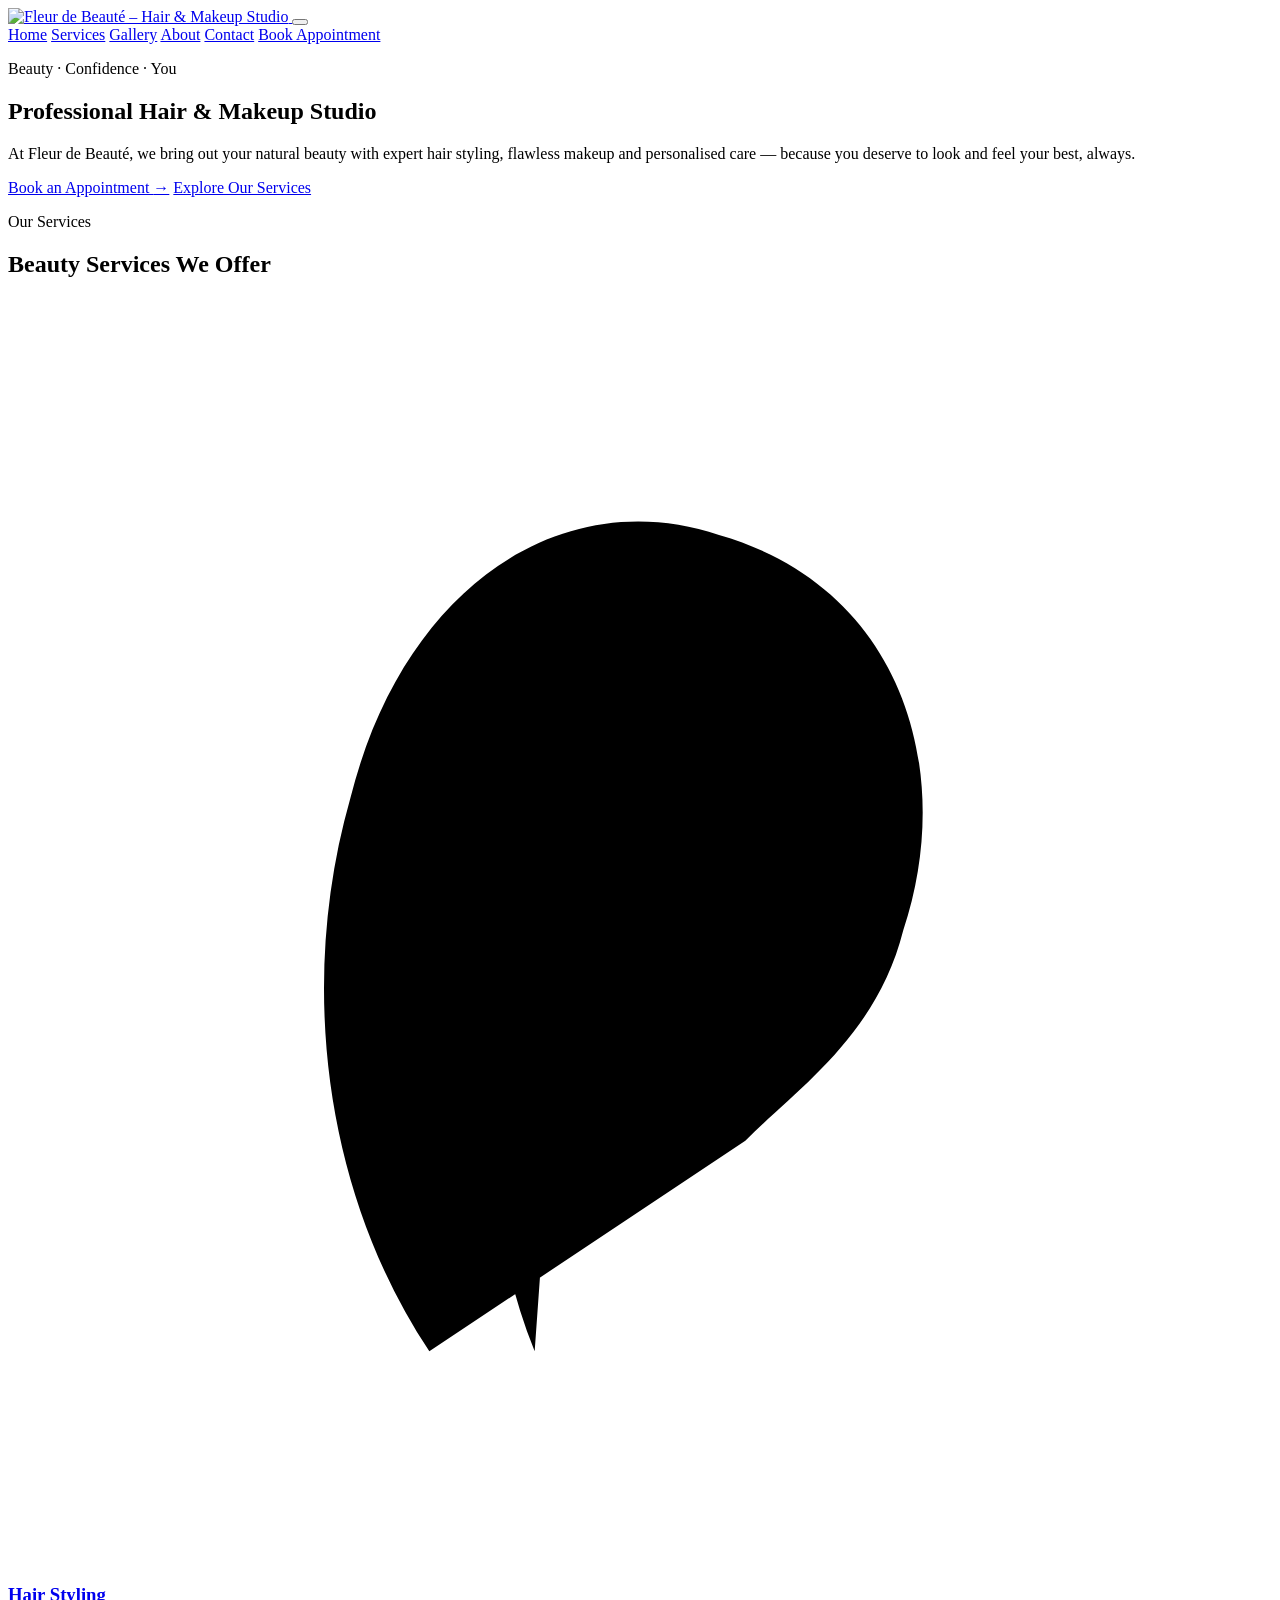
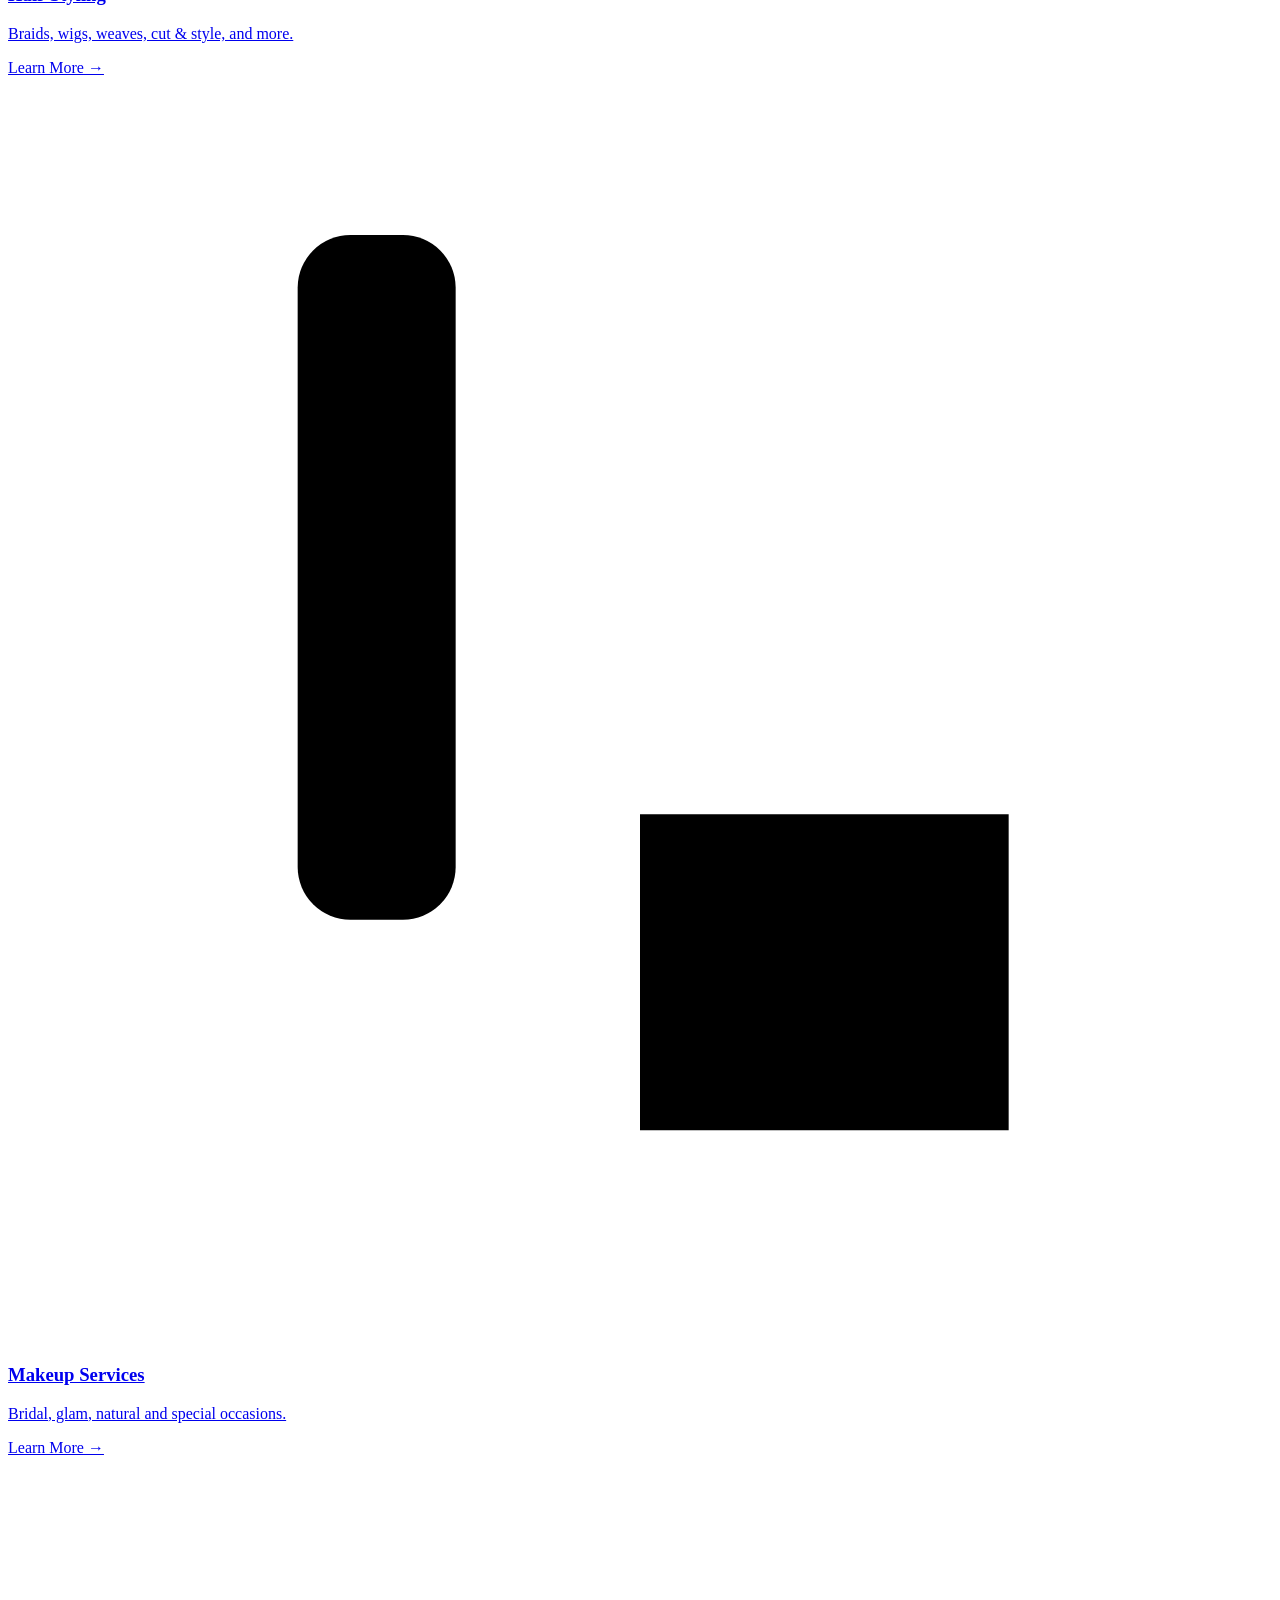
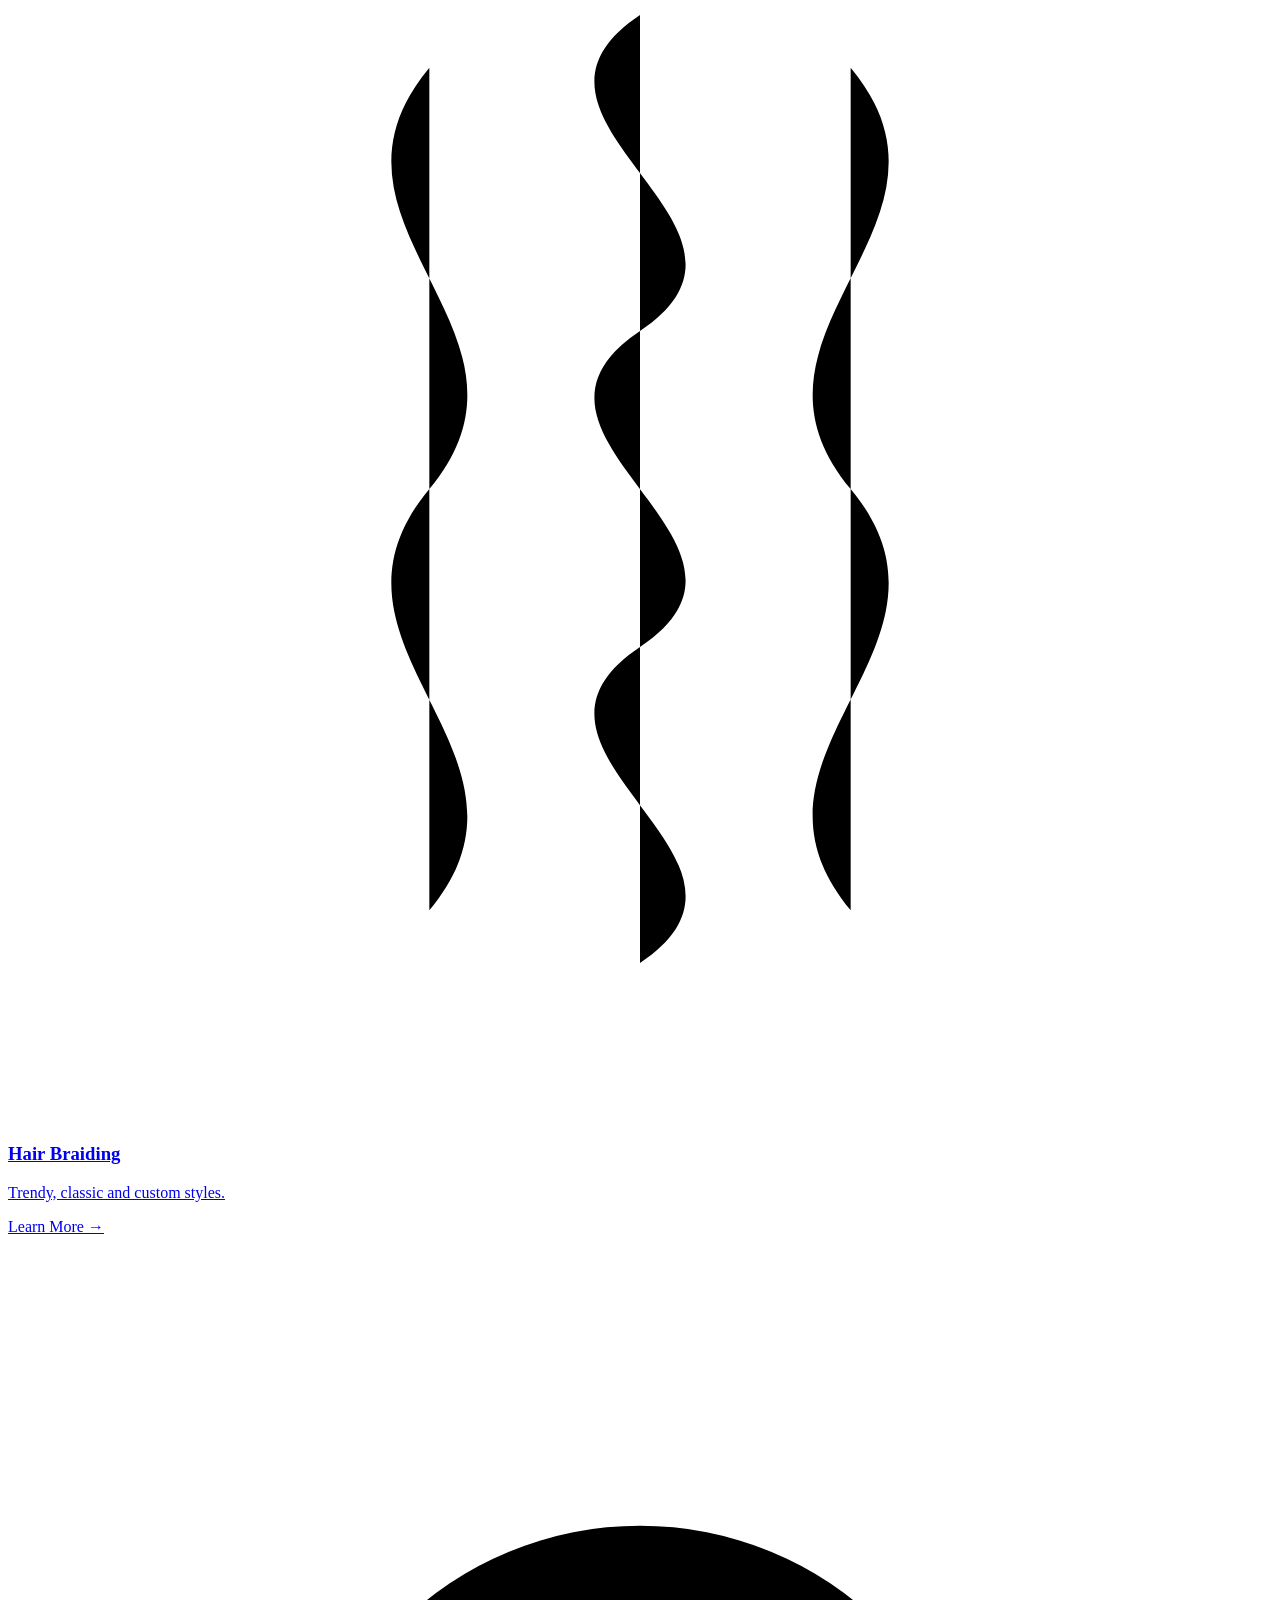
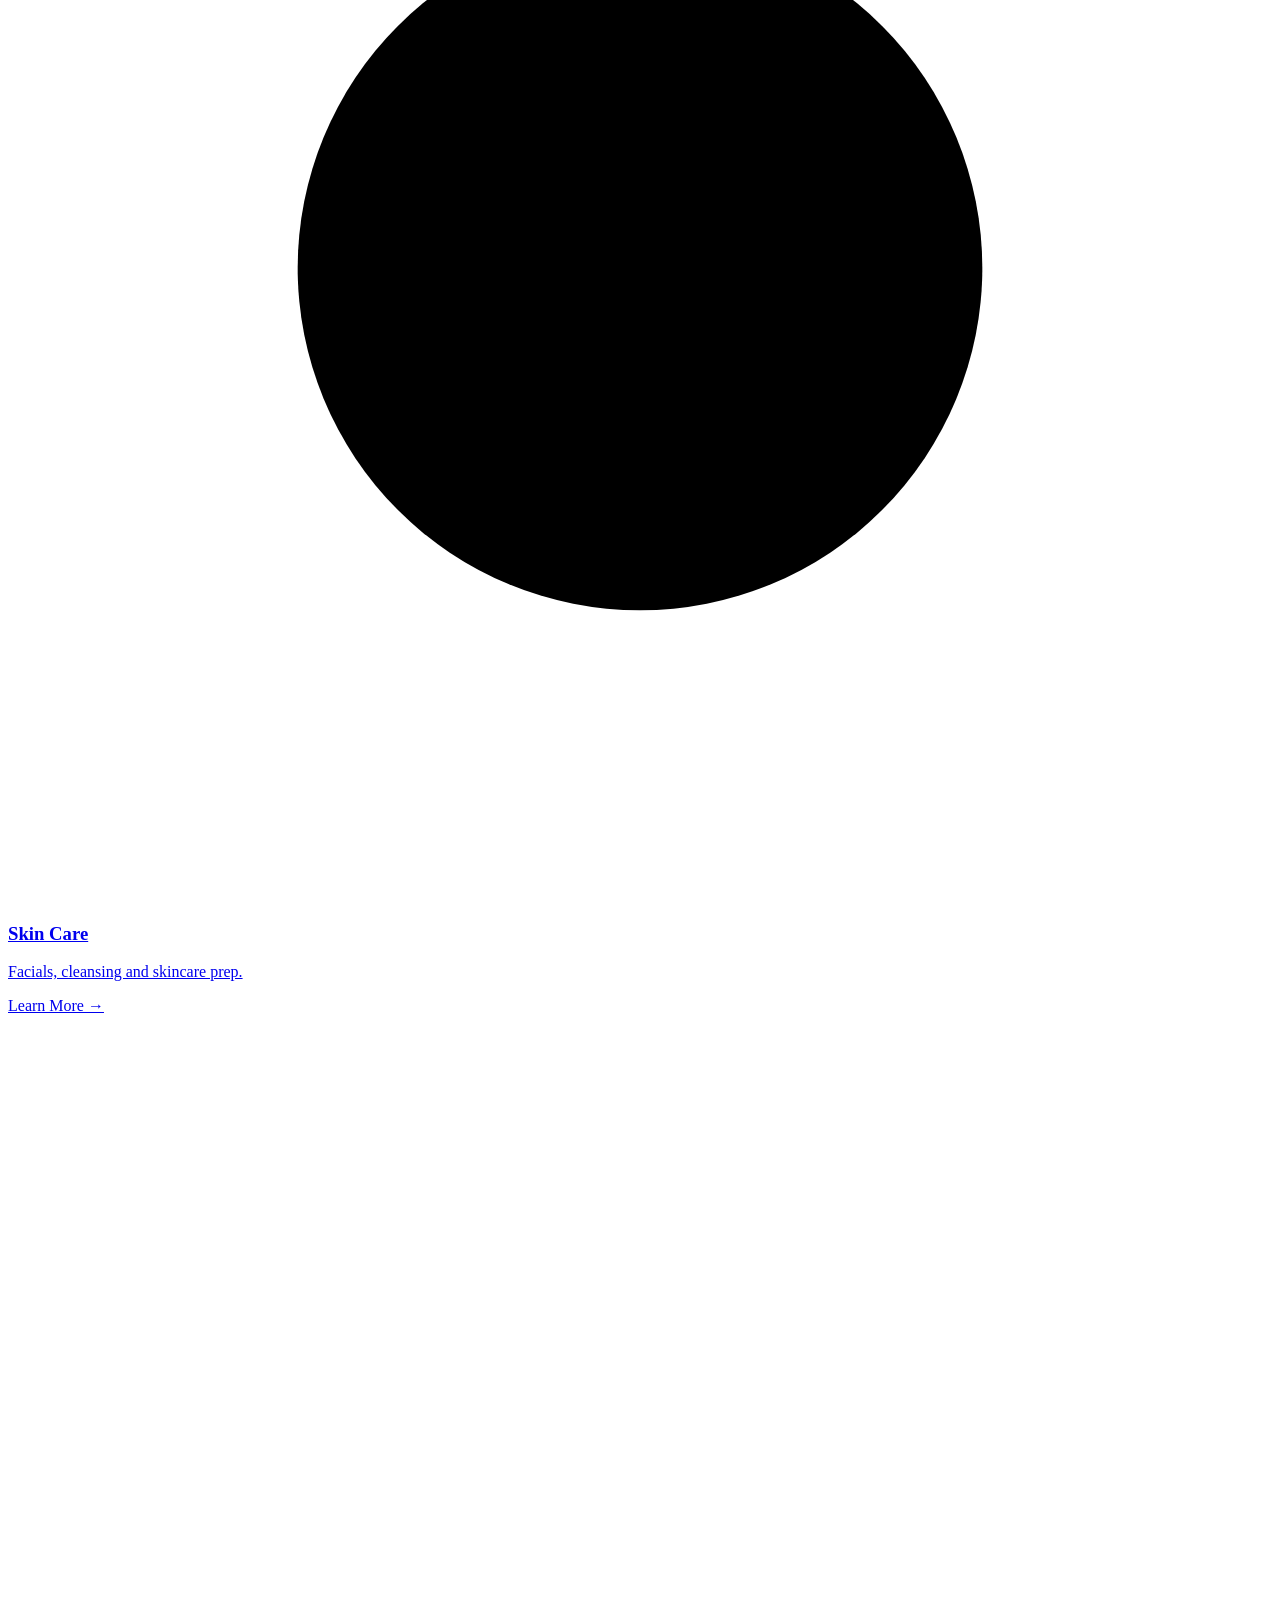
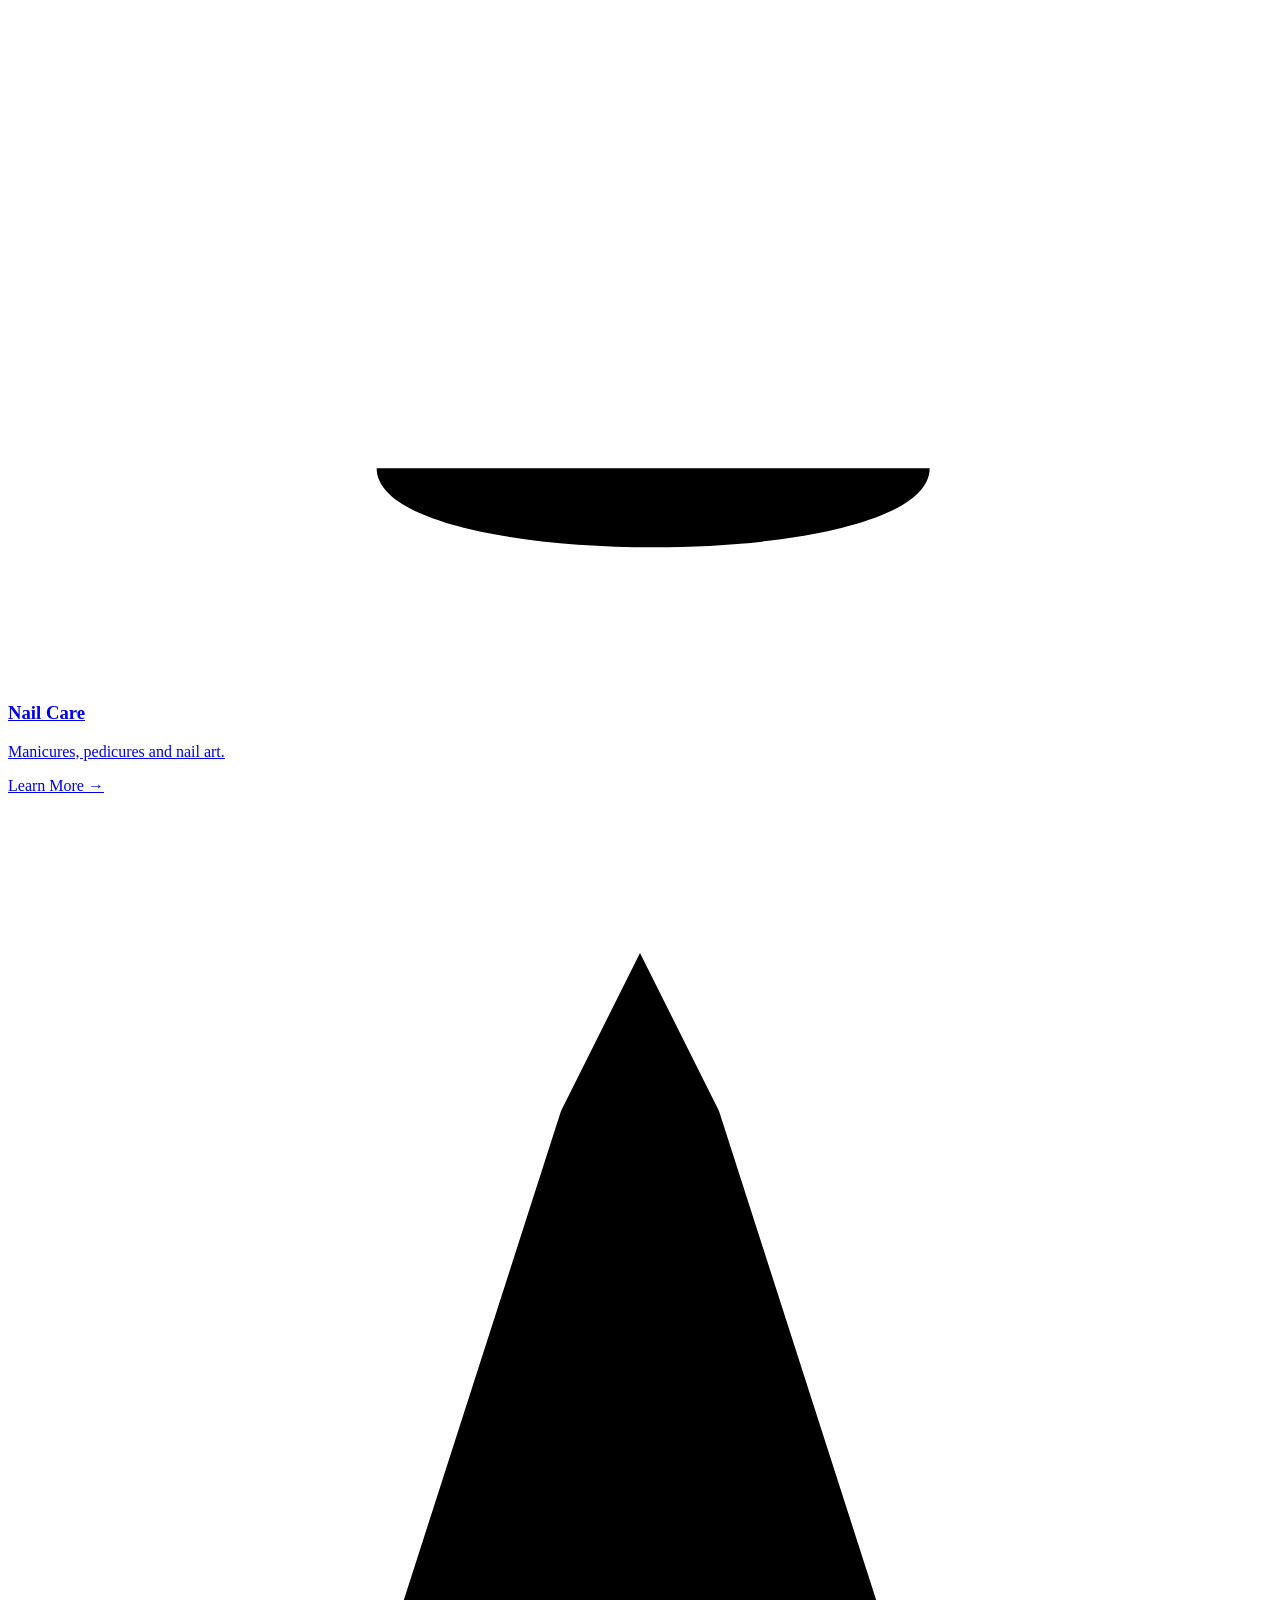
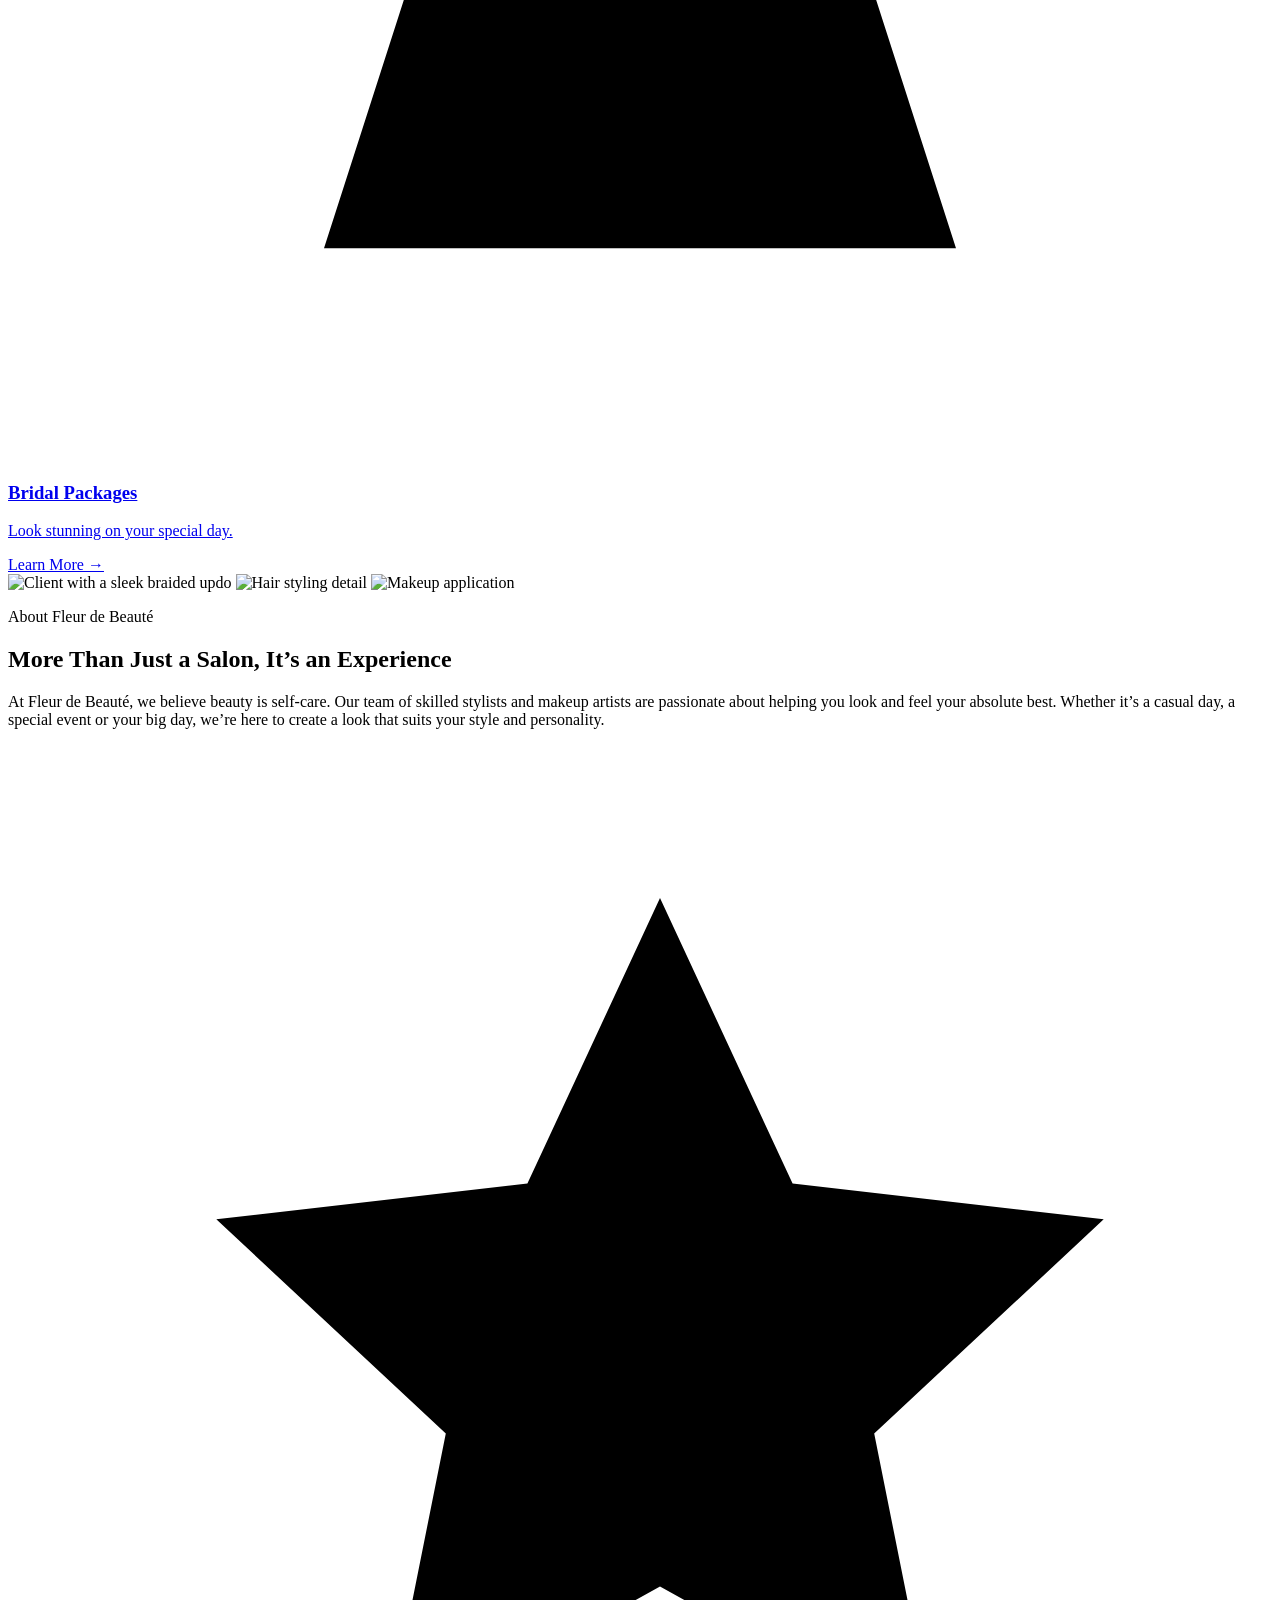
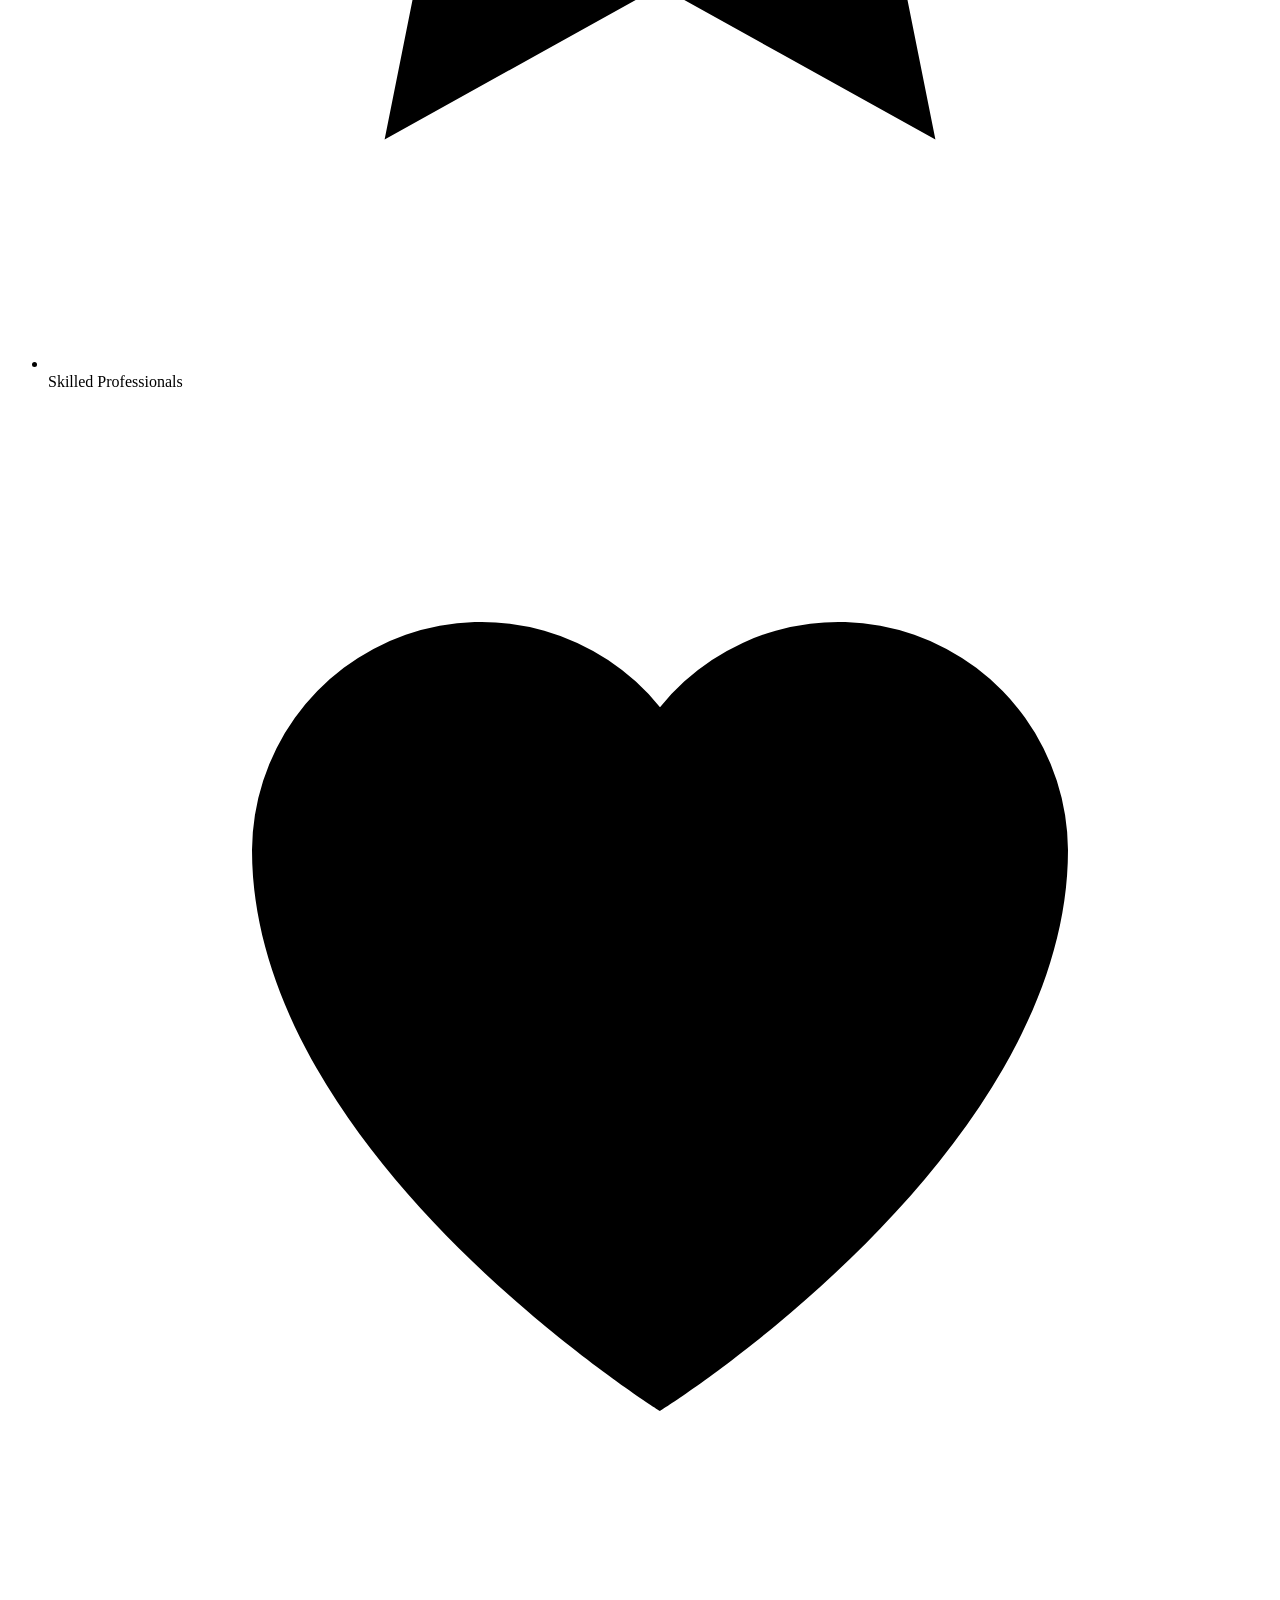
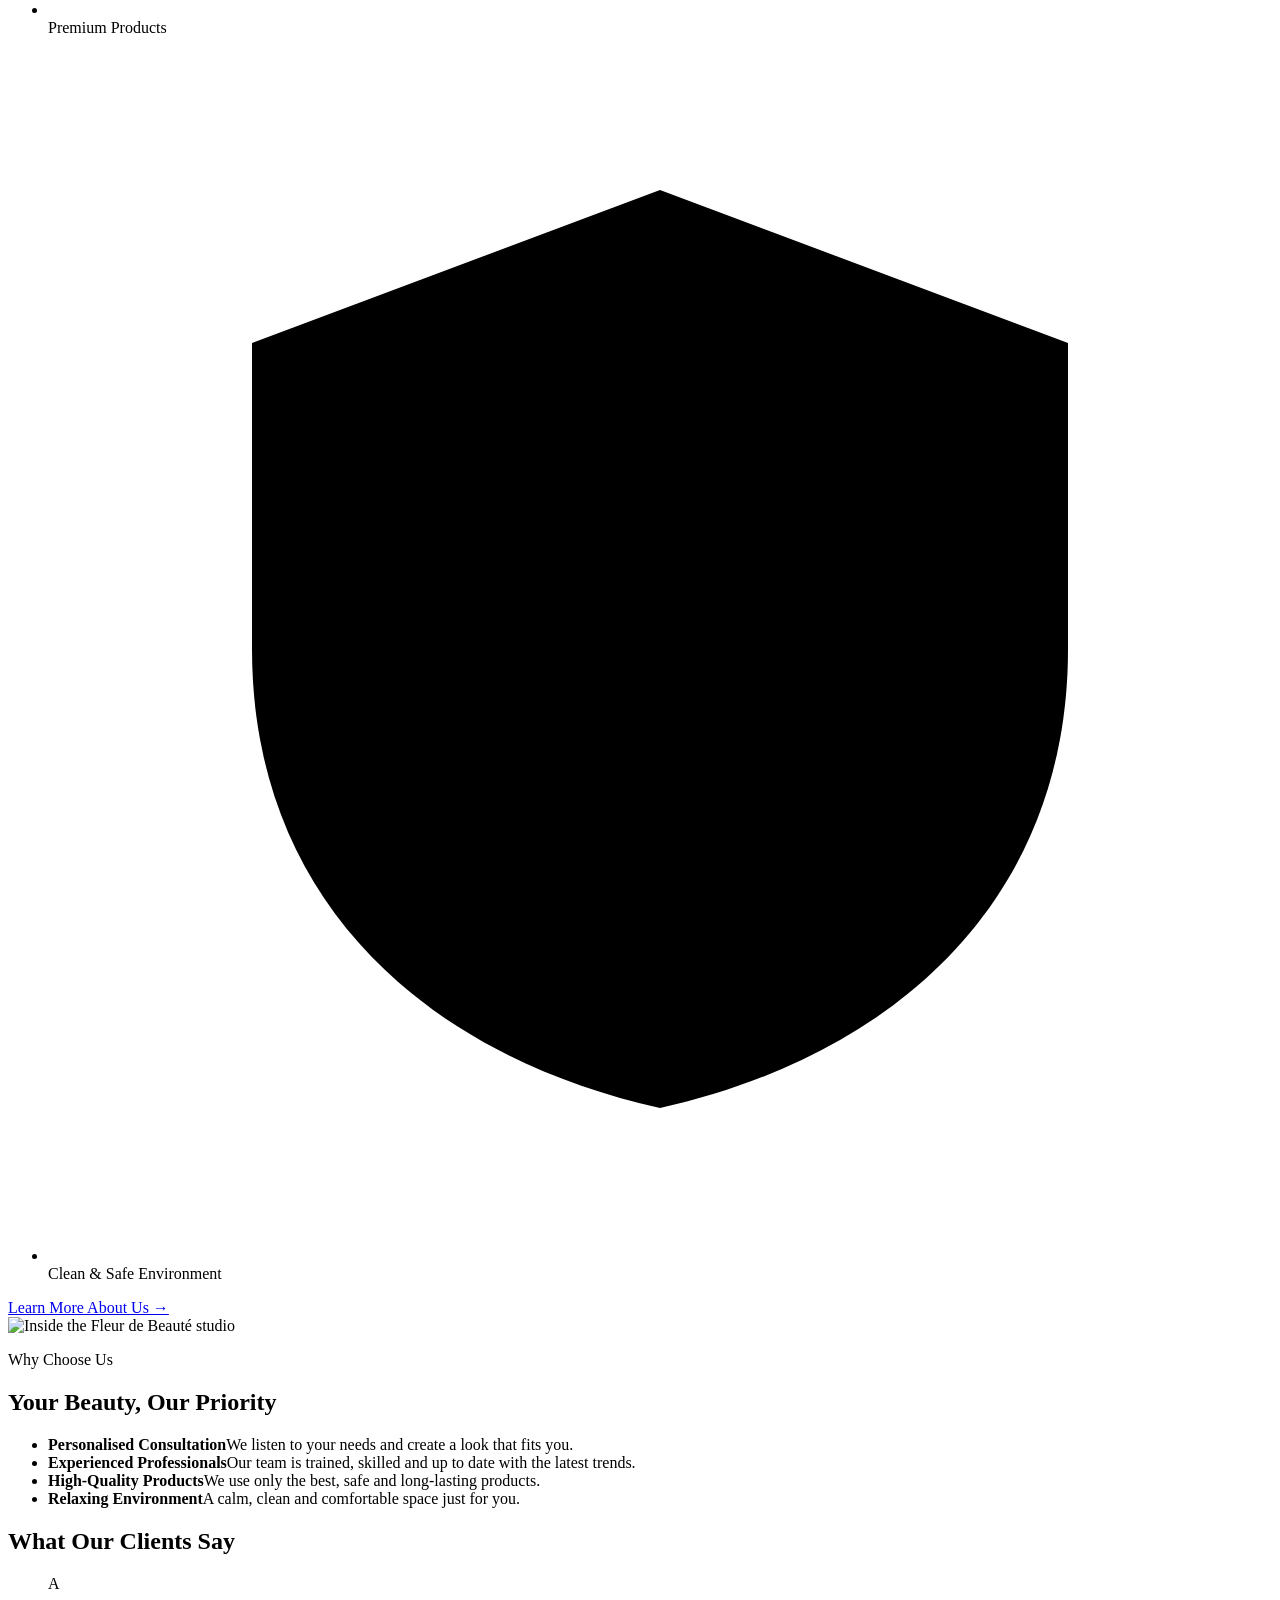
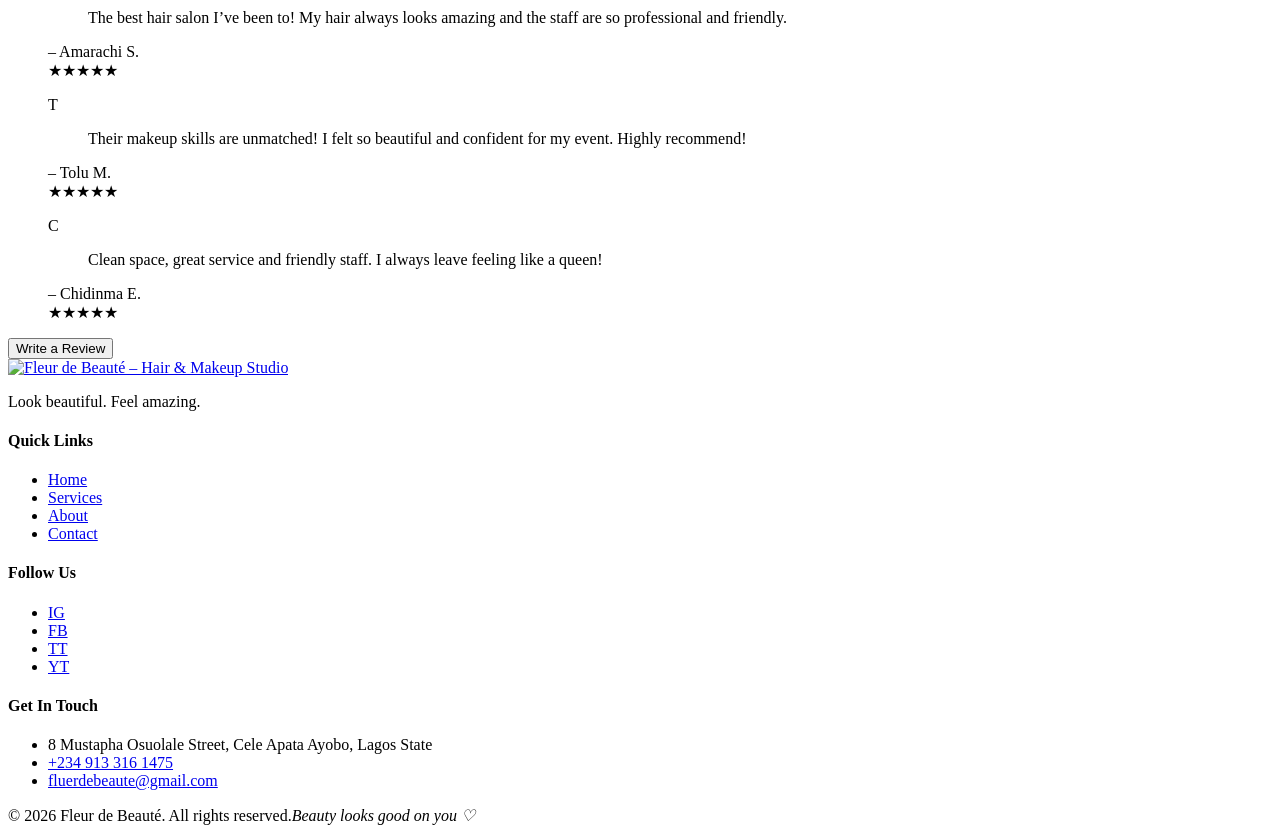
==== index.html @ fd2e27b1 "Add files via upload" ====
<!DOCTYPE html>
<html lang="en">
<head>
<meta charset="UTF-8">
<meta name="viewport" content="width=device-width, initial-scale=1">
<title>Fleur de Beauté | Professional Hair &amp; Makeup Studio</title>
<meta name="description" content="Expert hair styling, flawless makeup and personalised care at Fleur de Beauté, Ilorin.">
<link rel="preconnect" href="https://fonts.googleapis.com">
<link rel="preconnect" href="https://fonts.gstatic.com" crossorigin>
<link href="https://fonts.googleapis.com/css2?family=Inter:wght@400;500;600&family=Playfair+Display:wght@500;600&display=swap" rel="stylesheet">
<link rel="stylesheet" href="css/styles.css">
</head>
<body>

<header class="site-header" id="header">
  <div class="container nav">
    <a href="index.html" class="logo" aria-label="Fleur de Beauté home">
      <img src="https://i.ibb.co/hRPr1hKN/file-00000000f8d081f4b2045b2c360dcbd4.png" alt="Fleur de Beauté – Hair &amp; Makeup Studio" class="logo-img">
    </a>
    <button class="menu-toggle" id="menuToggle" aria-expanded="false" aria-controls="menu" aria-label="Toggle menu"><span></span><span></span><span></span></button>
    <nav id="menu" class="menu">
      <a href="index.html" class="active">Home</a>
      <a href="services.html">Services</a>
      <a href="gallery.html">Gallery</a>
      <a href="about.html">About</a>
      <a href="contact.html">Contact</a>
      <a href="contact.html" class="btn btn-gold btn-sm menu-cta">Book Appointment</a>
    </nav>
  </div>
</header>

<main>
  <section class="hero">
    <img class="hero-img" src="https://i.ibb.co/C3f9LCcr/df16ebe38477c882cf9729cd76d244c2.jpg" alt="" onerror="this.remove()">
    <div class="container hero-inner">
      <p class="kicker">Beauty · Confidence · You</p>
      <h1>Professional Hair &amp; Makeup Studio</h1>
      <p class="lead">At Fleur de Beauté, we bring out your natural beauty with expert hair styling, flawless makeup and personalised care — because you deserve to look and feel your best, always.</p>
      <div class="actions">
        <a href="contact.html" class="btn btn-gold">Book an Appointment <span aria-hidden="true">→</span></a>
        <a href="services.html" class="btn btn-ghost">Explore Our Services</a>
      </div>
    </div>
  </section>

  <section class="section" id="services">
    <div class="container">
      <p class="eyebrow">Our Services</p>
      <h2 class="title">Beauty Services We Offer</h2>
      <div class="service-grid">
        <a href="services.html#hair" class="service-card"><svg viewBox="0 0 48 48" aria-hidden="true"><path d="M16 40c-4-6-5-14-3-21 2-8 8-12 14-10 7 2 9 9 7 15-1 4-4 6-6 8M20 40c-2-5-2-10 1-14"/></svg><h3>Hair Styling</h3><p>Braids, wigs, weaves, cut &amp; style, and more.</p><span class="more">Learn More →</span></a>
        <a href="services.html#makeup" class="service-card"><svg viewBox="0 0 48 48" aria-hidden="true"><rect x="11" y="6" width="6" height="26" rx="2"/><path d="M14 32v8M24 28h14v12H24z"/><circle cx="31" cy="34" r="3"/></svg><h3>Makeup Services</h3><p>Bridal, glam, natural and special occasions.</p><span class="more">Learn More →</span></a>
        <a href="services.html#braiding" class="service-card"><svg viewBox="0 0 48 48" aria-hidden="true"><path d="M24 6c-6 4 6 8 0 12s6 8 0 12 6 8 0 12M16 8c-5 6 5 10 0 16s5 10 0 16M32 8c5 6-5 10 0 16s-5 10 0 16"/></svg><h3>Hair Braiding</h3><p>Trendy, classic and custom styles.</p><span class="more">Learn More →</span></a>
        <a href="services.html#skin" class="service-card"><svg viewBox="0 0 48 48" aria-hidden="true"><circle cx="24" cy="24" r="13"/><path d="M19 22h.01M29 22h.01M19 29c3 3 7 3 10 0"/></svg><h3>Skin Care</h3><p>Facials, cleansing and skincare prep.</p><span class="more">Learn More →</span></a>
        <a href="services.html#nails" class="service-card"><svg viewBox="0 0 48 48" aria-hidden="true"><path d="M14 40V20M21 40V12M28 40V14M35 40V22M14 40c0 4 21 4 21 0M14 28l-5-4"/></svg><h3>Nail Care</h3><p>Manicures, pedicures and nail art.</p><span class="more">Learn More →</span></a>
        <a href="services.html#bridal" class="service-card"><svg viewBox="0 0 48 48" aria-hidden="true"><path d="M24 6l3 6h-6zM21 12l-9 28h24L27 12M17 28h14"/></svg><h3>Bridal Packages</h3><p>Look stunning on your special day.</p><span class="more">Learn More →</span></a>
      </div>
    </div>
  </section>

  <section class="section about">
    <div class="container about-grid">
      <div class="about-photos">
        <img class="ph tall" src="https://i.ibb.co/XZxj8LGv/baee8c528576cc281164067c3d304cd5.jpg" alt="Client with a sleek braided updo" onerror="this.classList.add('missing')">
        <img class="ph" src="https://i.ibb.co/MkCfL994/2453f4fe978a522c0701cc9e5a6cbb40.jpg" alt="Hair styling detail" onerror="this.classList.add('missing')">
        <img class="ph" src="https://i.ibb.co/XxPsrkQV/efc60f052809f88649fbae57679ca19c.jpg" alt="Makeup application" onerror="this.classList.add('missing')">
      </div>
      <div class="about-copy">
        <p class="eyebrow left">About Fleur de Beauté</p>
        <h2 class="title left">More Than Just a Salon, It’s an Experience</h2>
        <p>At Fleur de Beauté, we believe beauty is self-care. Our team of skilled stylists and makeup artists are passionate about helping you look and feel your absolute best. Whether it’s a casual day, a special event or your big day, we’re here to create a look that suits your style and personality.</p>
        <ul class="badges">
          <li><svg viewBox="0 0 24 24" aria-hidden="true"><path d="M12 3l2.6 5.6 6.1.7-4.5 4.2 1.2 6L12 16.5 6.6 19.5l1.2-6L3.3 9.3l6.1-.7z"/></svg>Skilled Professionals</li>
          <li><svg viewBox="0 0 24 24" aria-hidden="true"><path d="M12 20s-8-5-8-11a4.5 4.5 0 018-2.8A4.5 4.5 0 0120 9c0 6-8 11-8 11z"/></svg>Premium Products</li>
          <li><svg viewBox="0 0 24 24" aria-hidden="true"><path d="M12 3l8 3v6c0 5-3.5 8-8 9-4.5-1-8-4-8-9V6z"/><path d="M8.5 12l2.5 2.5 4.5-5"/></svg>Clean &amp; Safe Environment</li>
        </ul>
        <a href="about.html" class="btn btn-gold btn-sm">Learn More About Us →</a>
      </div>
    </div>
  </section>

  <section class="section why">
    <div class="container why-grid">
      <img class="ph salon" src="https://i.ibb.co/fYR05xY7/file-0000000062ec71f4ba6da15da3c2afd4.png" alt="Inside the Fleur de Beauté studio" onerror="this.classList.add('missing')">
      <div>
        <p class="eyebrow left">Why Choose Us</p>
        <h2 class="title left">Your Beauty, Our Priority</h2>
        <ul class="checks">
          <li><b>Personalised Consultation</b><span>We listen to your needs and create a look that fits you.</span></li>
          <li><b>Experienced Professionals</b><span>Our team is trained, skilled and up to date with the latest trends.</span></li>
          <li><b>High-Quality Products</b><span>We use only the best, safe and long-lasting products.</span></li>
          <li><b>Relaxing Environment</b><span>A calm, clean and comfortable space just for you.</span></li>
        </ul>
      </div>
    </div>
  </section>

  <section class="section">
    <div class="container">
      <h2 class="title">What Our Clients Say</h2>
      <div class="reviews" id="reviewList">
        <figure class="review"><div class="who"><span class="avatar" aria-hidden="true">A</span><div><blockquote>The best hair salon I’ve been to! My hair always looks amazing and the staff are so professional and friendly.</blockquote><figcaption>– Amarachi S.</figcaption></div></div><div class="stars" aria-label="5 out of 5 stars">★★★★★</div></figure>
        <figure class="review"><div class="who"><span class="avatar" aria-hidden="true">T</span><div><blockquote>Their makeup skills are unmatched! I felt so beautiful and confident for my event. Highly recommend!</blockquote><figcaption>– Tolu M.</figcaption></div></div><div class="stars" aria-label="5 out of 5 stars">★★★★★</div></figure>
        <figure class="review"><div class="who"><span class="avatar" aria-hidden="true">C</span><div><blockquote>Clean space, great service and friendly staff. I always leave feeling like a queen!</blockquote><figcaption>– Chidinma E.</figcaption></div></div><div class="stars" aria-label="5 out of 5 stars">★★★★★</div></figure>
      </div>
      <div class="reviews-cta"><button type="button" class="btn btn-outline btn-sm" data-review>Write a Review</button></div>
    </div>
  </section>
</main>

<footer class="site-footer">
  <div class="container footer-grid">
    <div class="f-brand">
      <a href="index.html" class="logo" aria-label="Fleur de Beauté home"><img src="https://i.ibb.co/hRPr1hKN/file-00000000f8d081f4b2045b2c360dcbd4.png" alt="Fleur de Beauté – Hair &amp; Makeup Studio" class="logo-img"></a>
      <p>Look beautiful. Feel amazing.</p>
    </div>
    <div><h4>Quick Links</h4><ul><li><a href="index.html">Home</a></li><li><a href="services.html">Services</a></li><li><a href="about.html">About</a></li><li><a href="contact.html">Contact</a></li></ul></div>
    <div><h4>Follow Us</h4><ul class="social"><li><a href="#" aria-label="Instagram">IG</a></li><li><a href="#" aria-label="Facebook">FB</a></li><li><a href="#" aria-label="TikTok">TT</a></li><li><a href="#" aria-label="YouTube">YT</a></li></ul></div>
    <div><h4>Get In Touch</h4><ul class="contact"><li>8 Mustapha Osuolale Street, Cele Apata Ayobo, Lagos State</li><li><a href="tel:+2349133161475">+234 913 316 1475</a></li><li><a href="mailto:fluerdebeaute@gmail.com">fluerdebeaute@gmail.com</a></li></ul></div>
  </div>
  <div class="container footer-bottom"><span>© <span id="year">2026</span> Fleur de Beauté. All rights reserved.</span><em>Beauty looks good on you ♡</em></div>
</footer>

<script src="js/config.js" defer></script>
<script src="js/main.js" defer></script>
<script src="js/forms.js" defer></script>
</body>
</html>
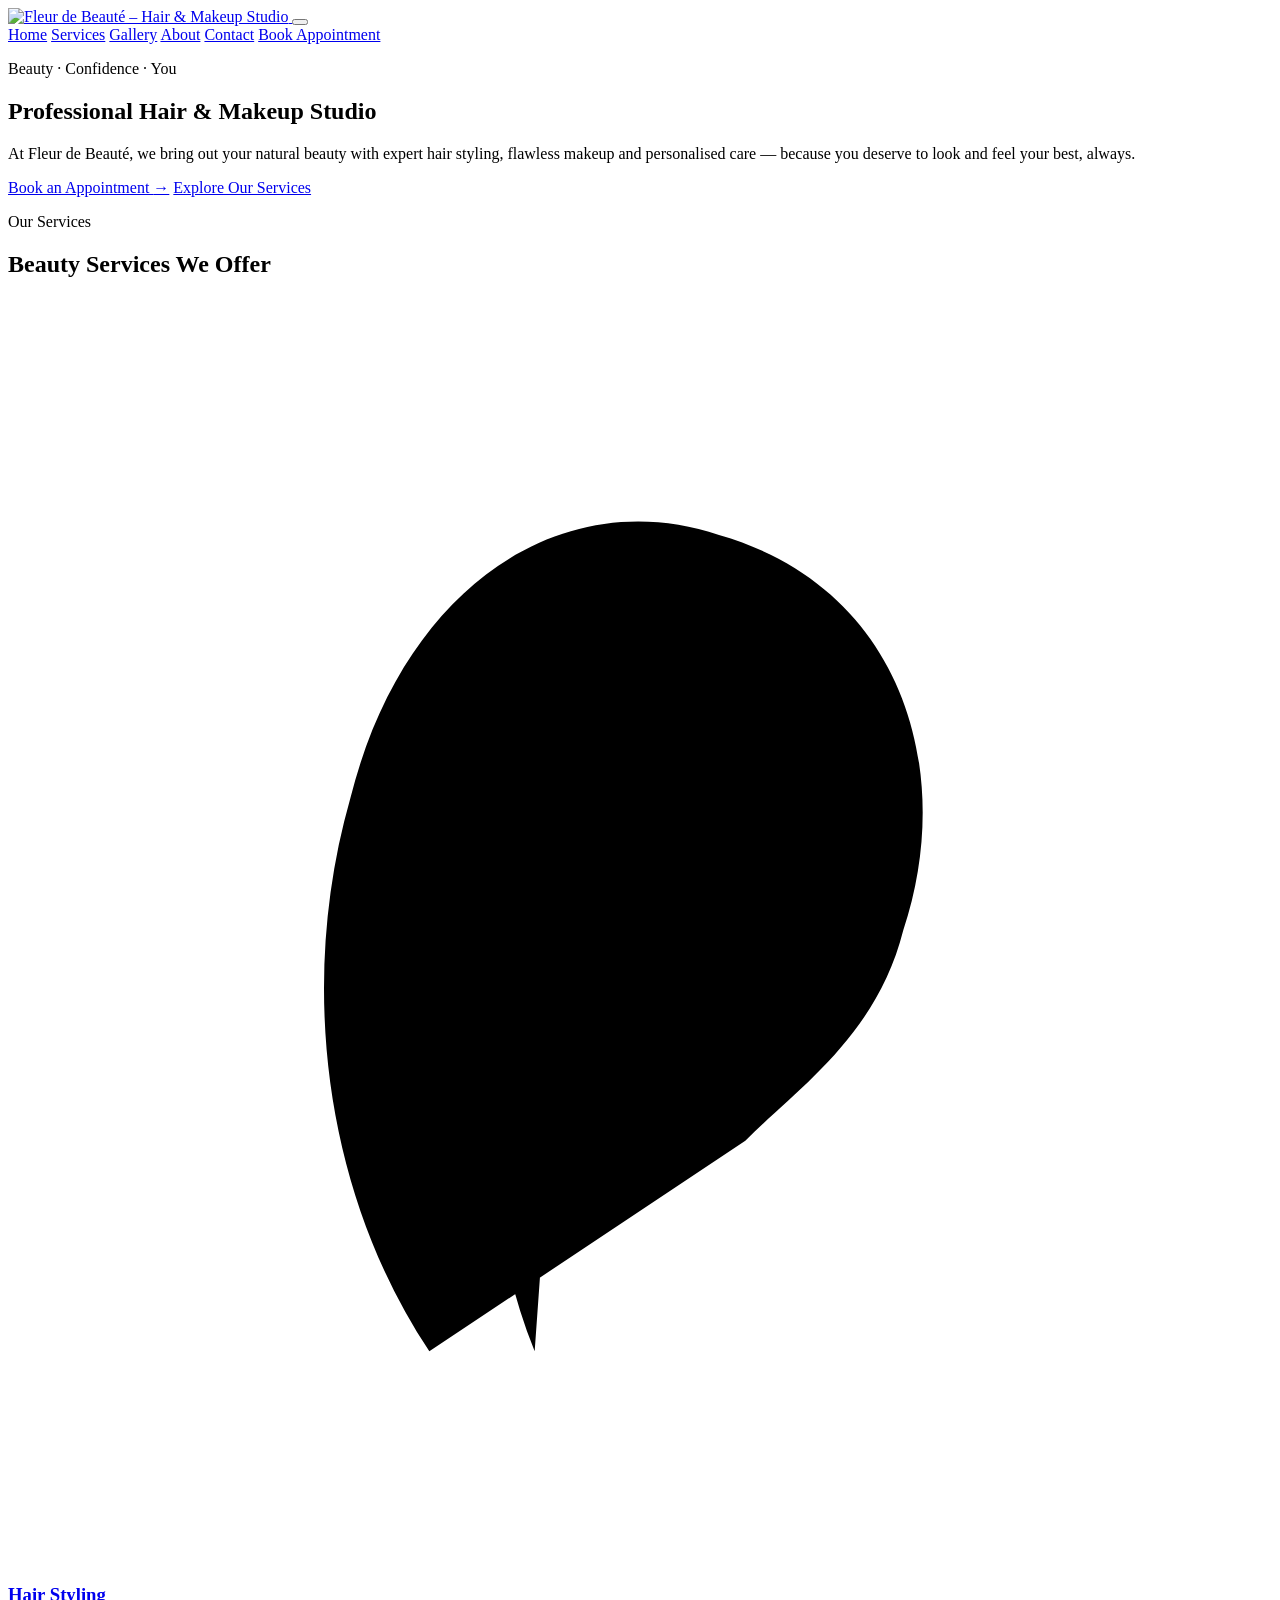
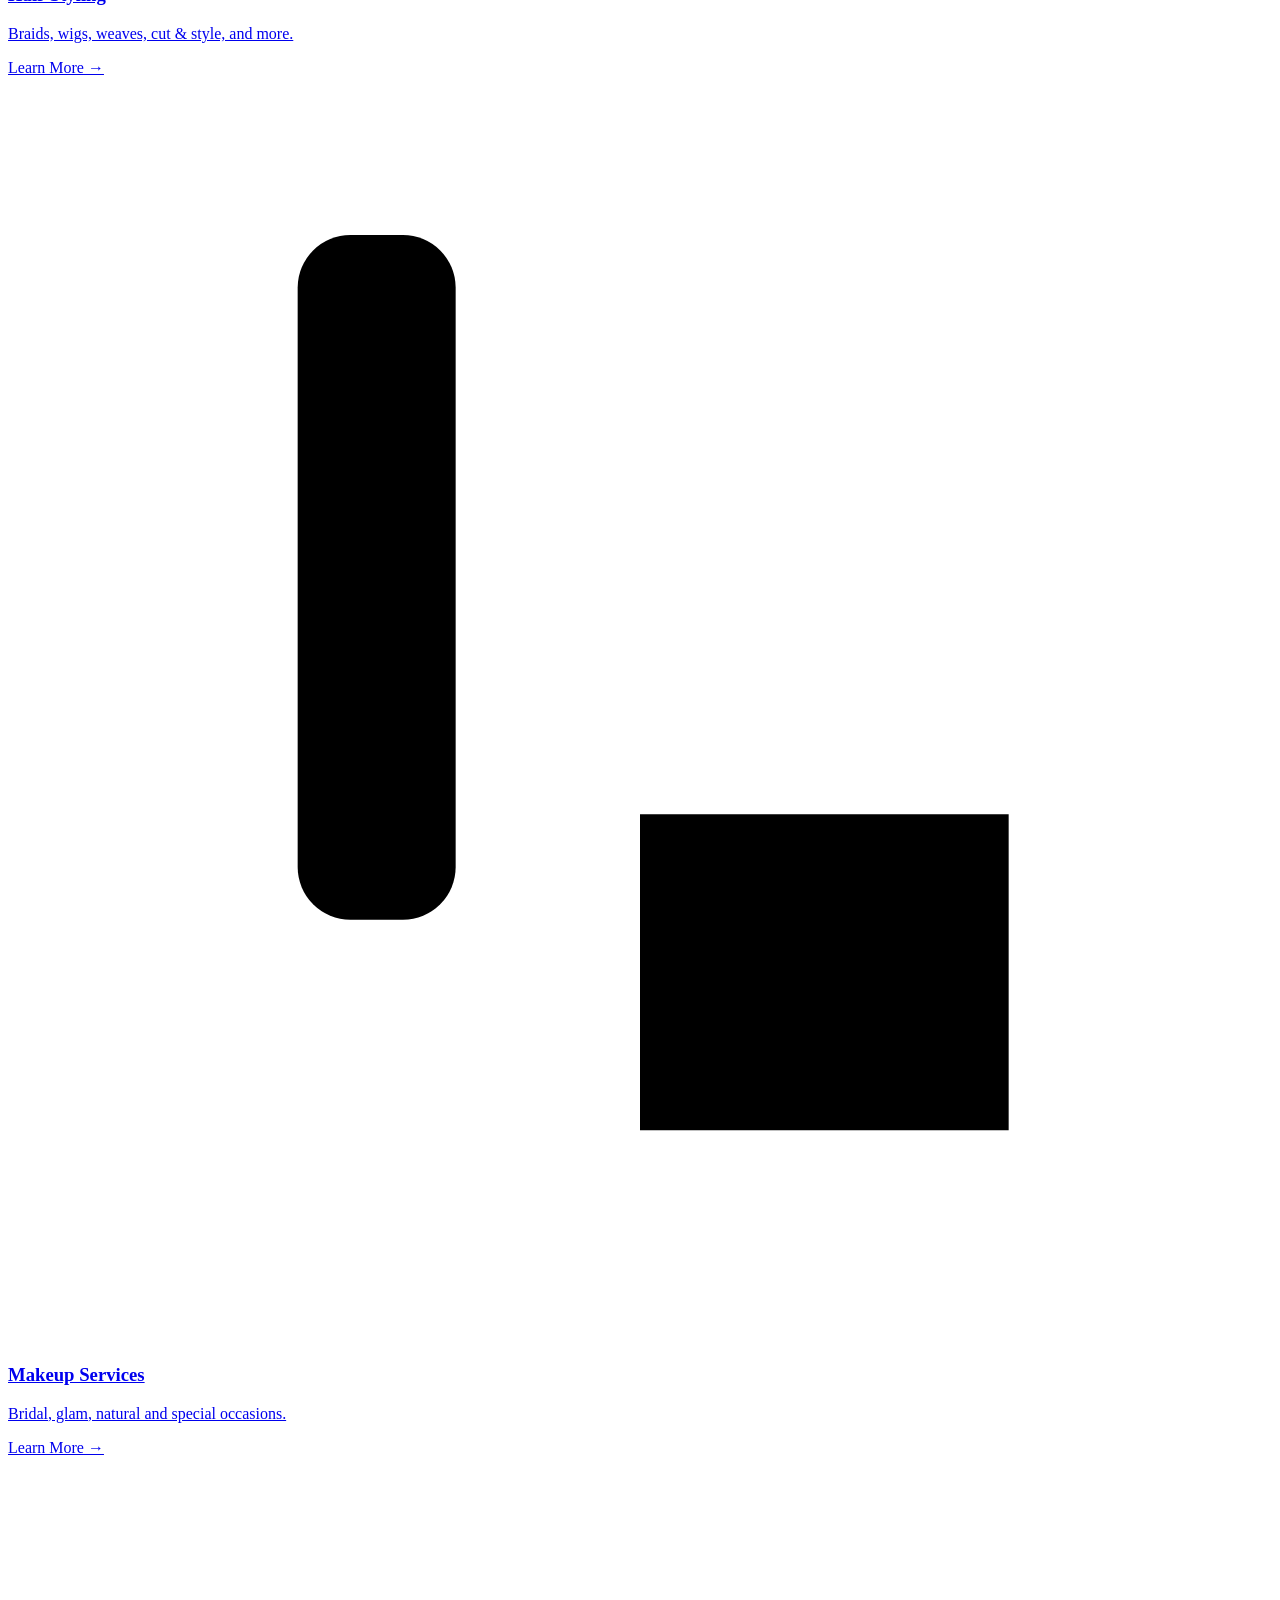
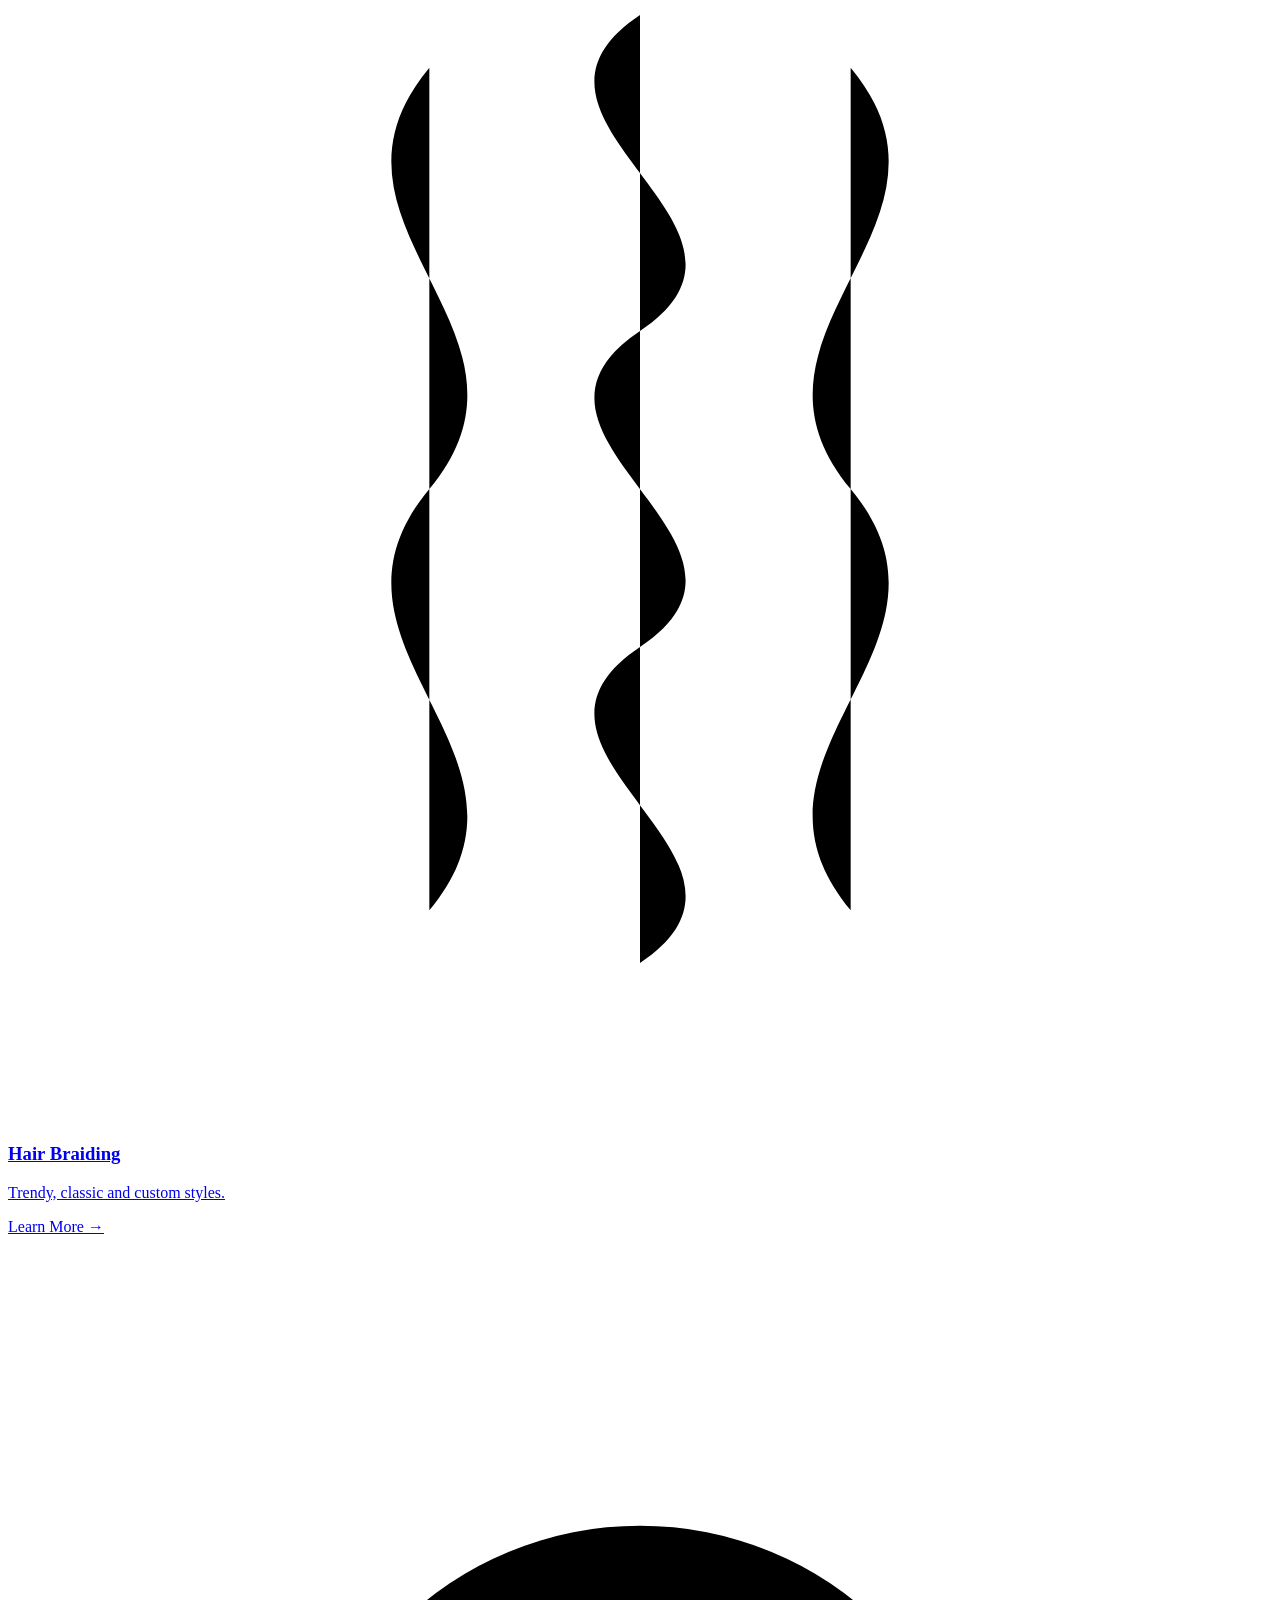
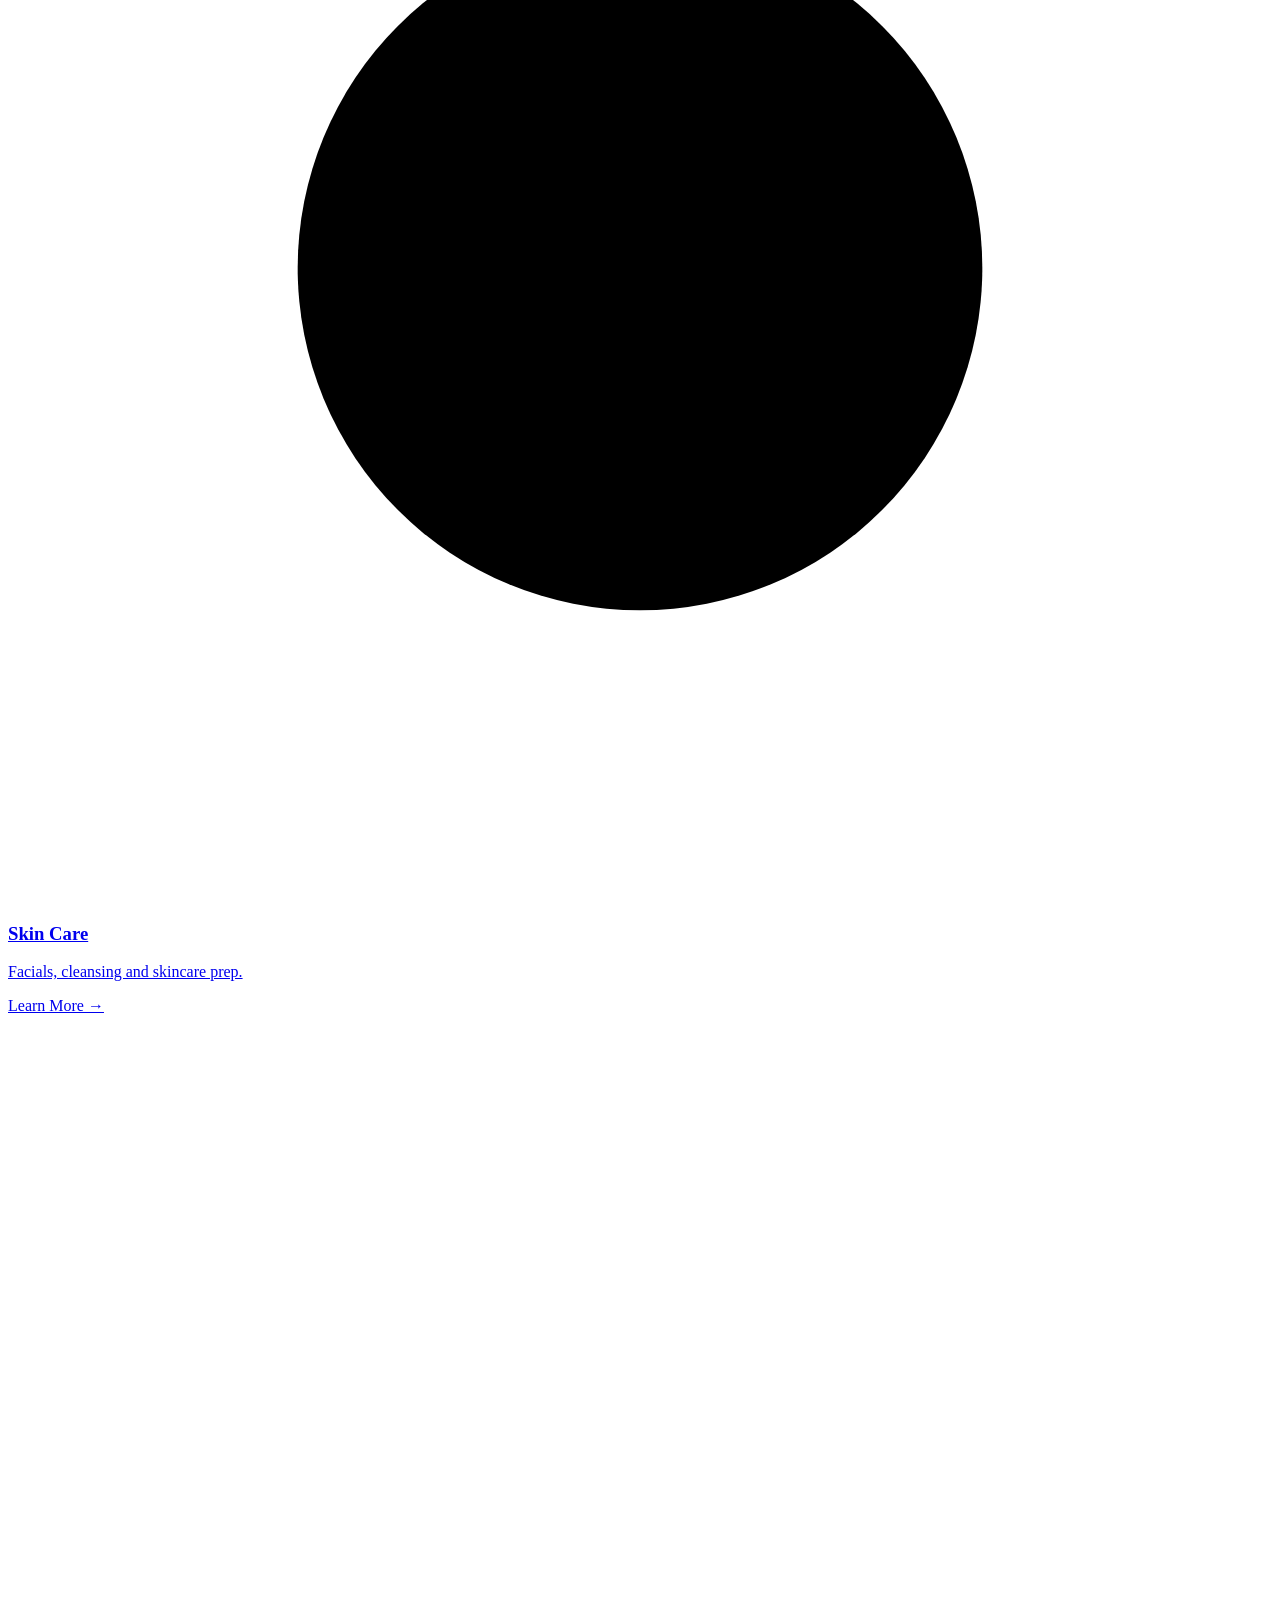
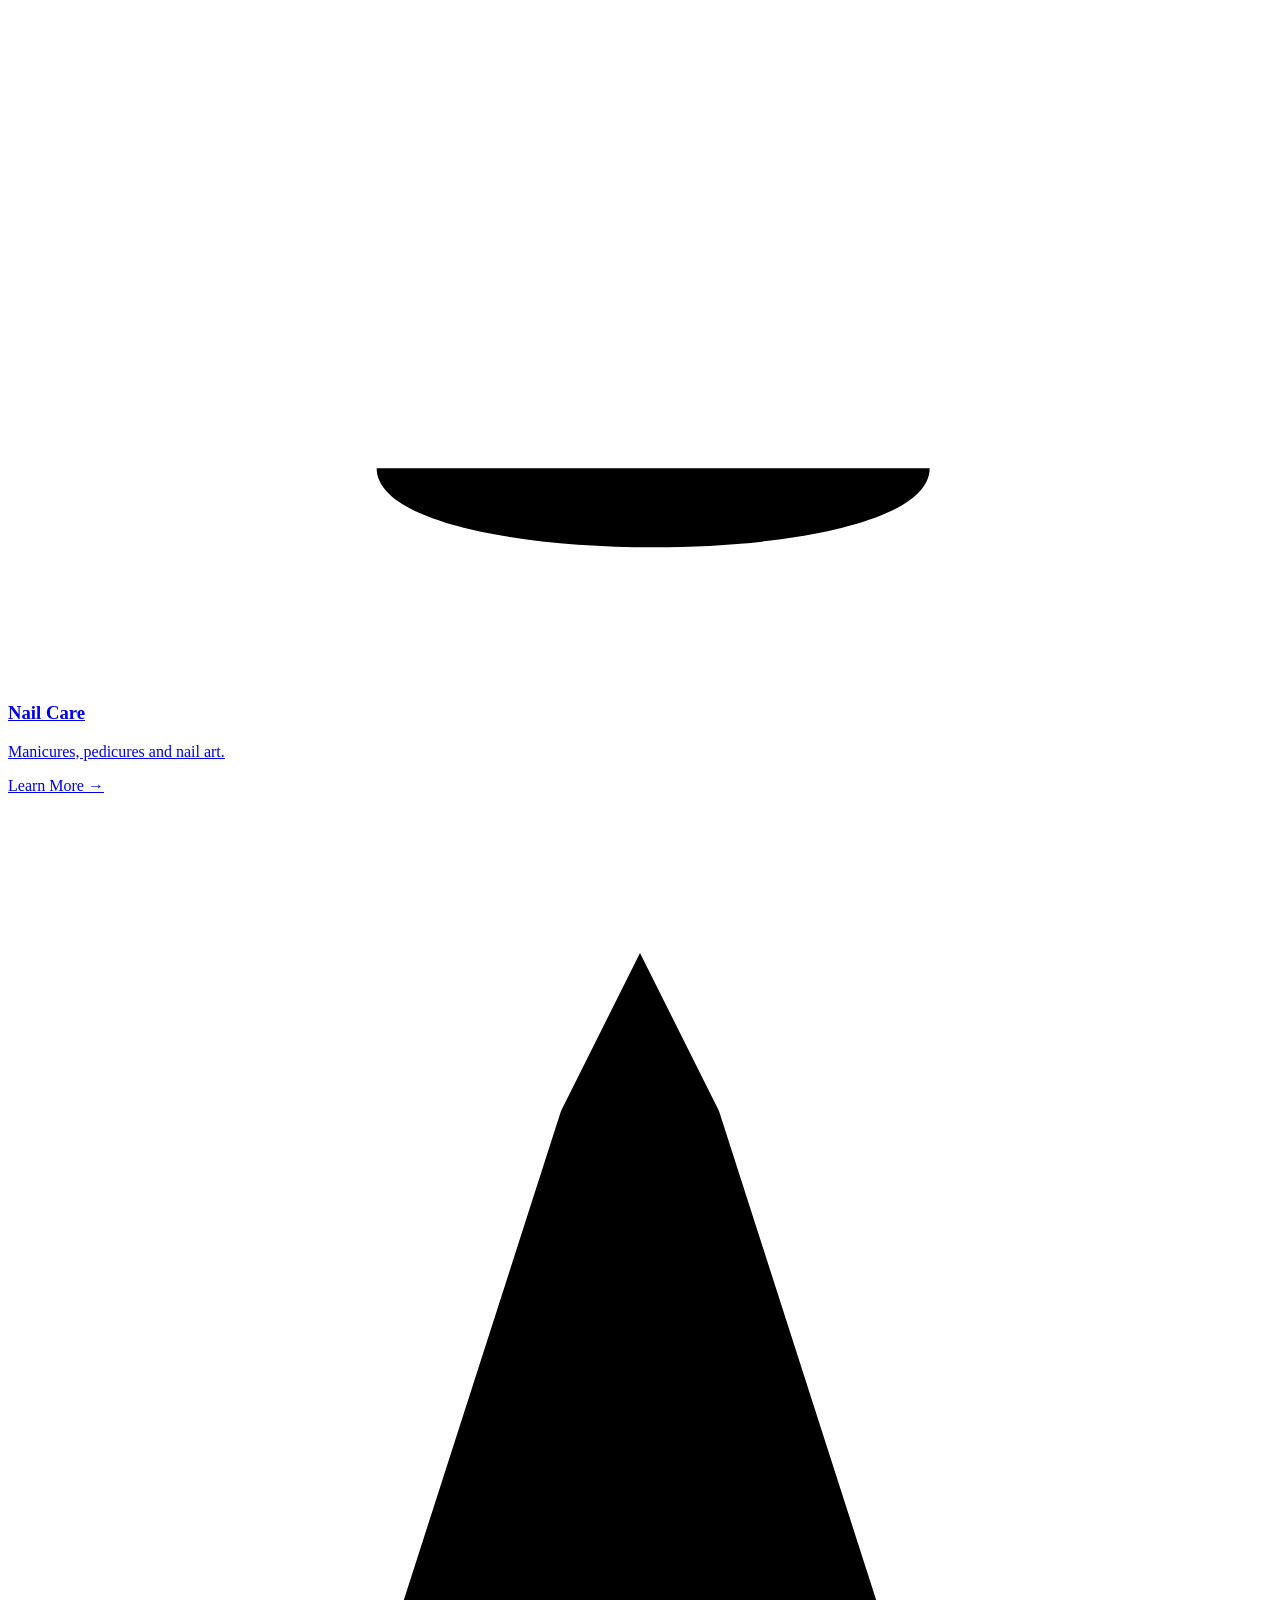
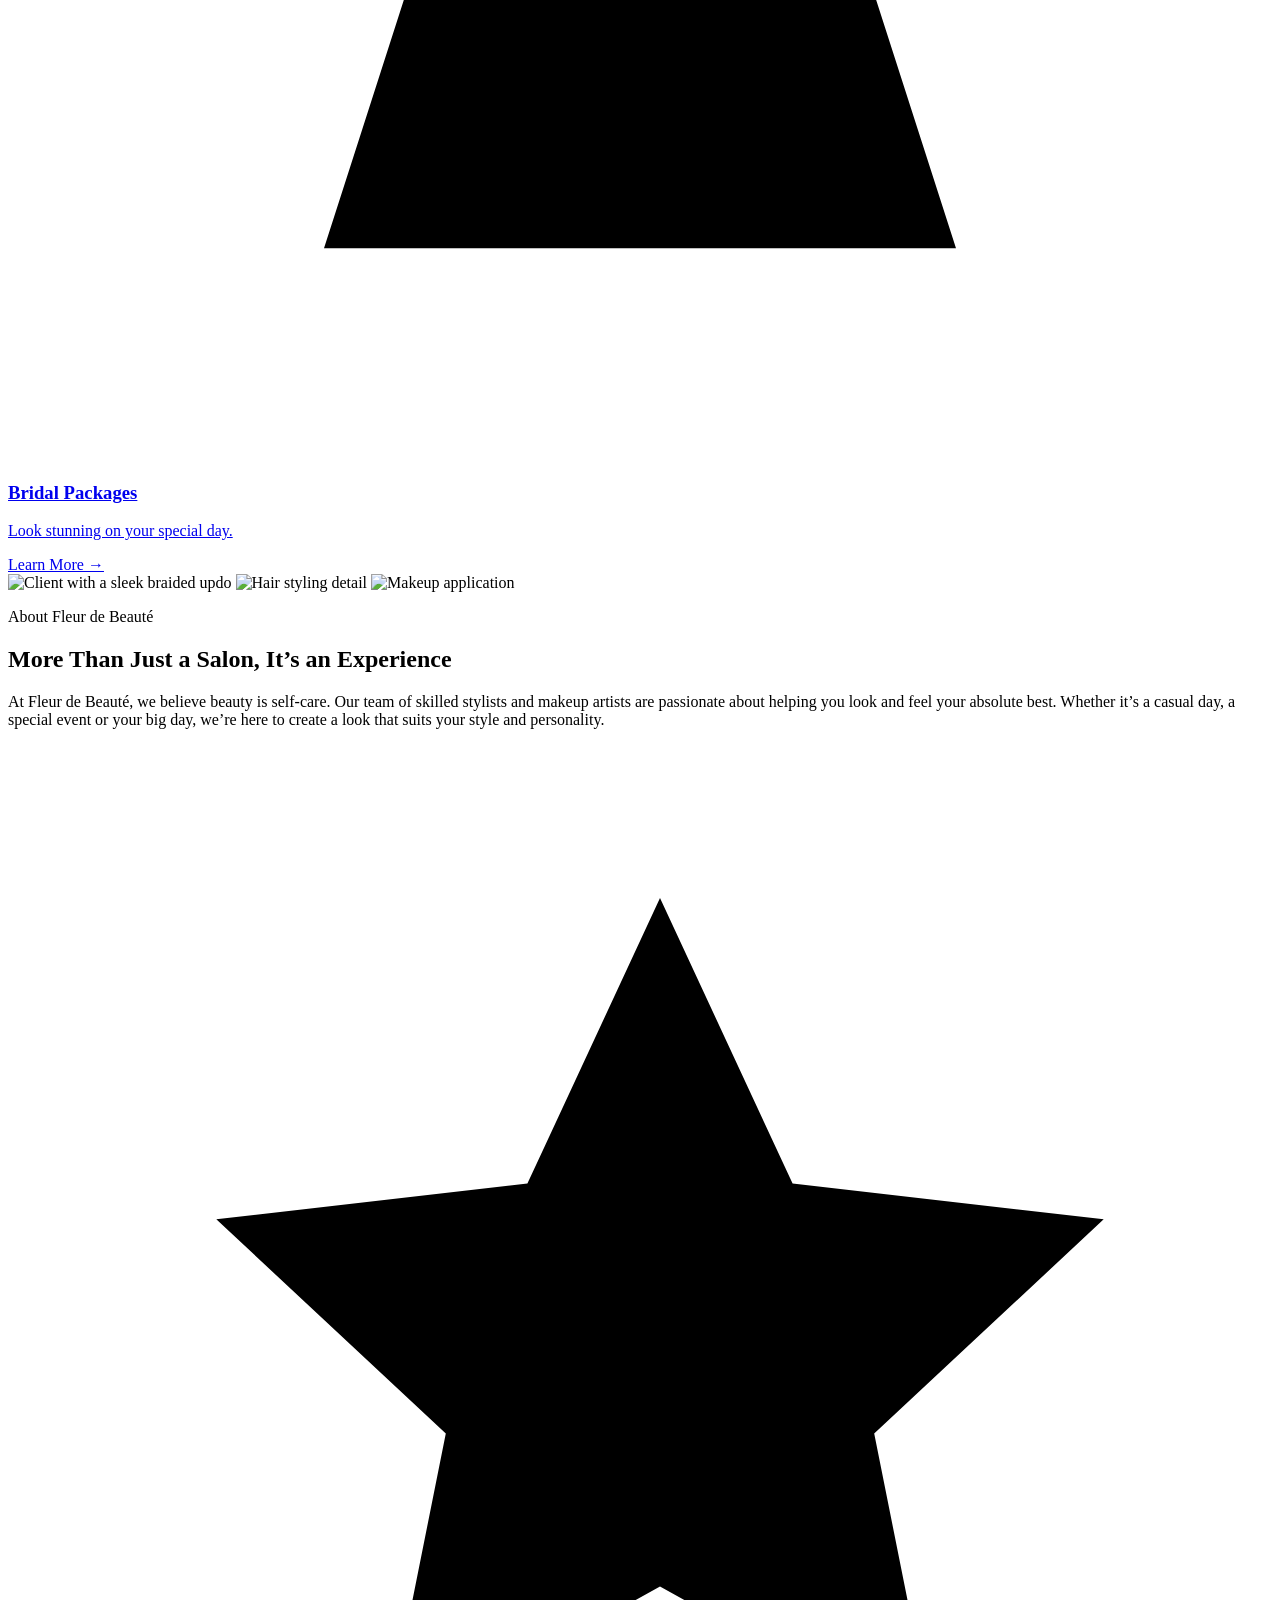
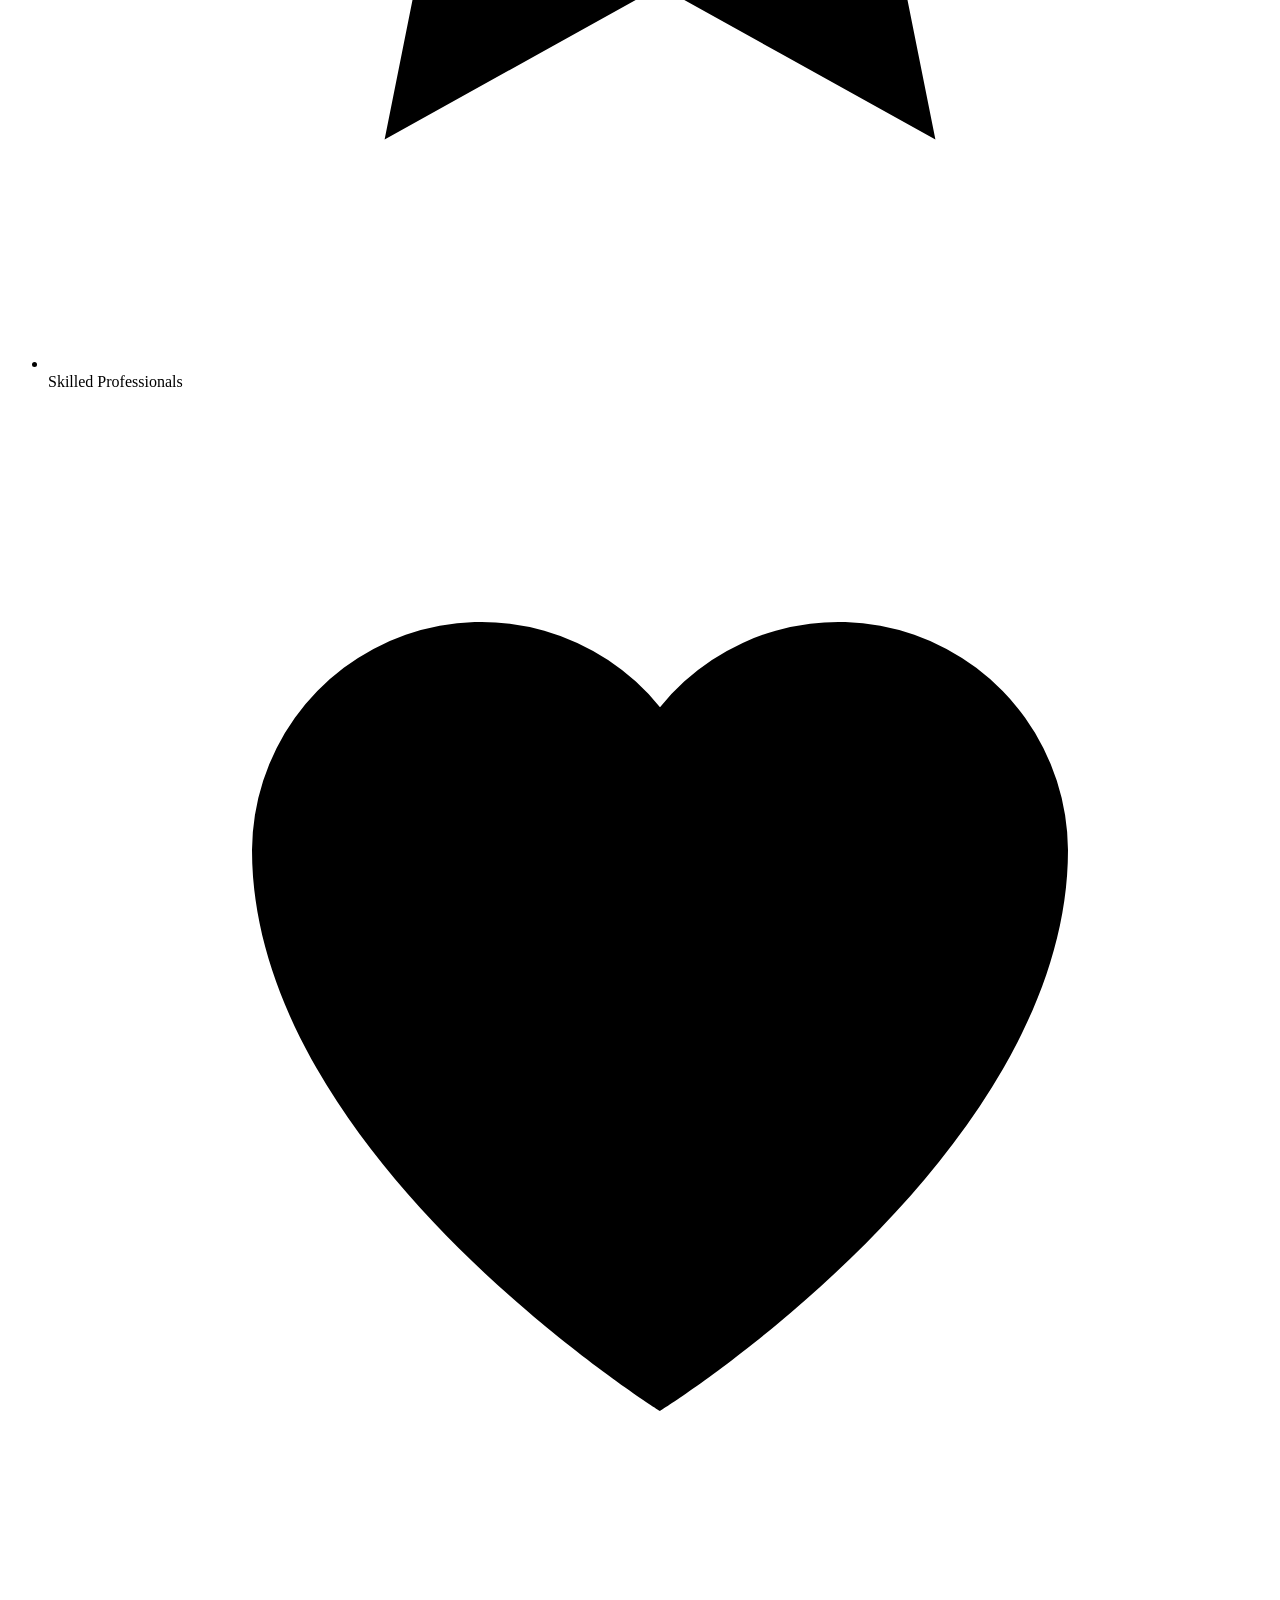
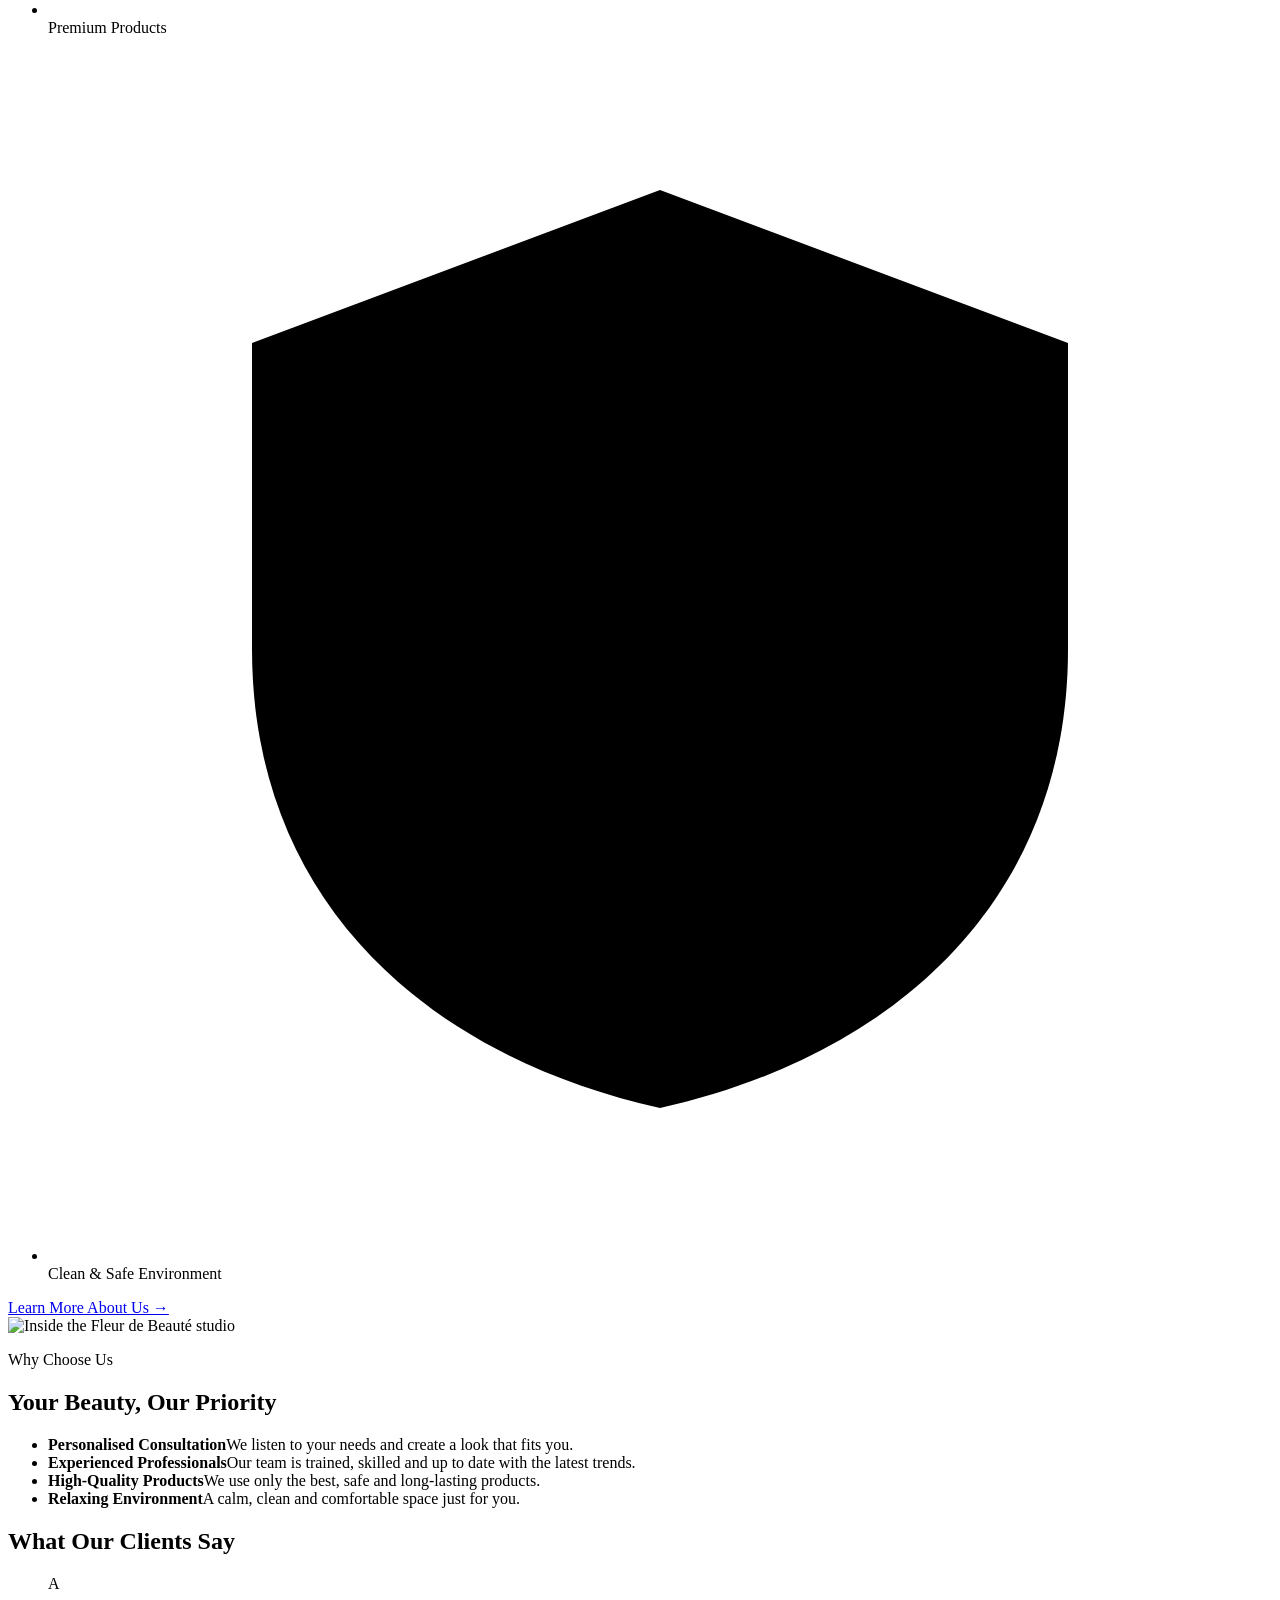
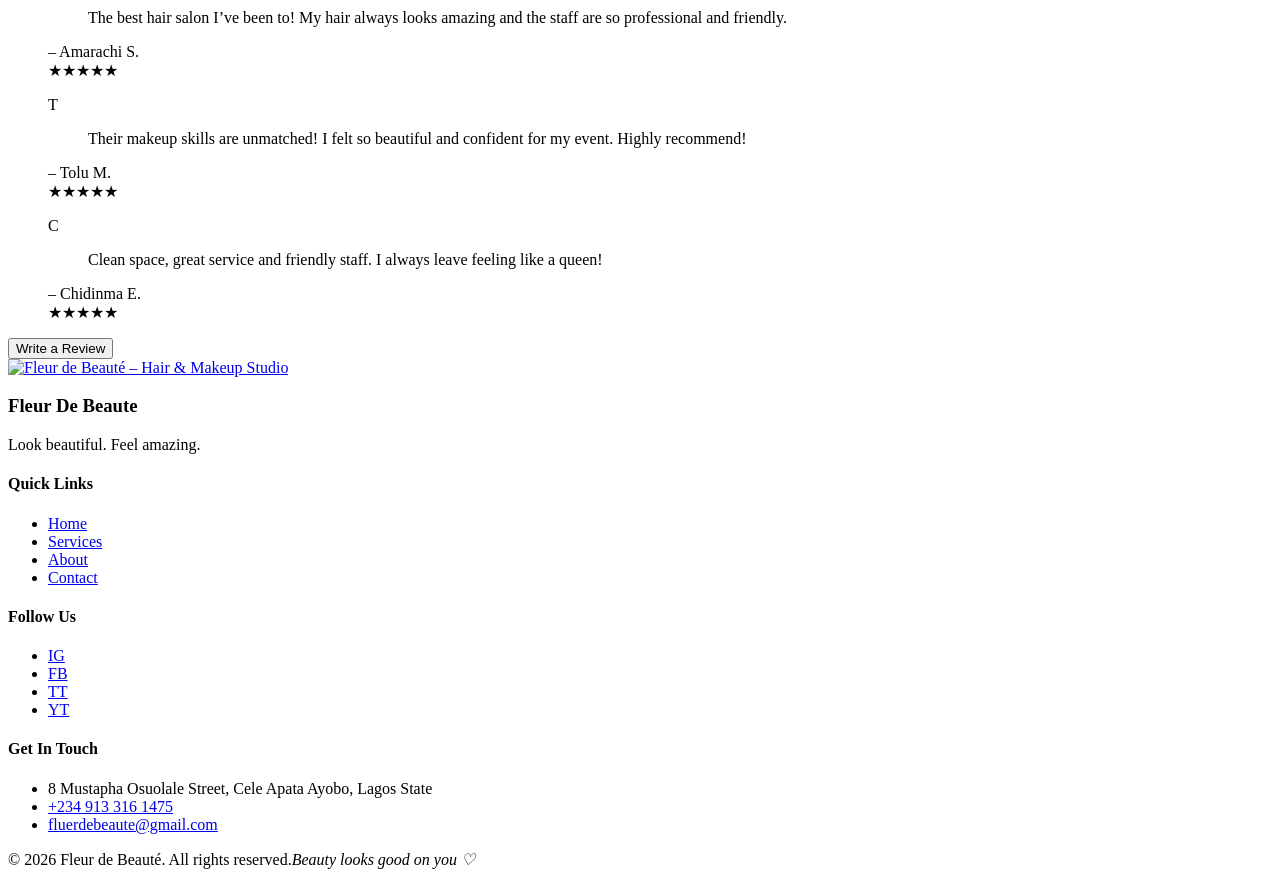
==== commit 1ecdc6c0: "Add files via upload" ====
--- a/index.html
+++ b/index.html
@@ -15,7 +15,7 @@
 <header class="site-header" id="header">
   <div class="container nav">
     <a href="index.html" class="logo" aria-label="Fleur de Beauté home">
-      <img src="https://i.ibb.co/hRPr1hKN/file-00000000f8d081f4b2045b2c360dcbd4.png" alt="Fleur de Beauté – Hair &amp; Makeup Studio" class="logo-img">
+      <img src="https://res.cloudinary.com/bdzg7lac/image/upload/v1794181742/logo_cbsgyx.png" alt="Fleur de Beauté – Hair &amp; Makeup Studio" class="logo-img">
     </a>
     <button class="menu-toggle" id="menuToggle" aria-expanded="false" aria-controls="menu" aria-label="Toggle menu"><span></span><span></span><span></span></button>
     <nav id="menu" class="menu">
@@ -31,7 +31,7 @@
 
 <main>
   <section class="hero">
-    <img class="hero-img" src="https://i.ibb.co/C3f9LCcr/df16ebe38477c882cf9729cd76d244c2.jpg" alt="" onerror="this.remove()">
+    <img class="hero-img" src="https://i.ibb.co/NdwJWW65/a619c163f6c14d80a70524e81a66c33c.jpg" alt="" onerror="this.remove()">
     <div class="container hero-inner">
       <p class="kicker">Beauty · Confidence · You</p>
       <h1>Professional Hair &amp; Makeup Studio</h1>
@@ -111,7 +111,8 @@
 <footer class="site-footer">
   <div class="container footer-grid">
     <div class="f-brand">
-      <a href="index.html" class="logo" aria-label="Fleur de Beauté home"><img src="https://i.ibb.co/hRPr1hKN/file-00000000f8d081f4b2045b2c360dcbd4.png" alt="Fleur de Beauté – Hair &amp; Makeup Studio" class="logo-img"></a>
+      <a href="index.html" class="logo" aria-label="Fleur de Beauté home"><img src="https://res.cloudinary.com/bdzg7lac/image/upload/v1794181742/logo_cbsgyx.png" alt="Fleur de Beauté – Hair &amp; Makeup Studio" class="logo-img"></a>
+      <h3>Fleur De Beaute</h3>
       <p>Look beautiful. Feel amazing.</p>
     </div>
     <div><h4>Quick Links</h4><ul><li><a href="index.html">Home</a></li><li><a href="services.html">Services</a></li><li><a href="about.html">About</a></li><li><a href="contact.html">Contact</a></li></ul></div>
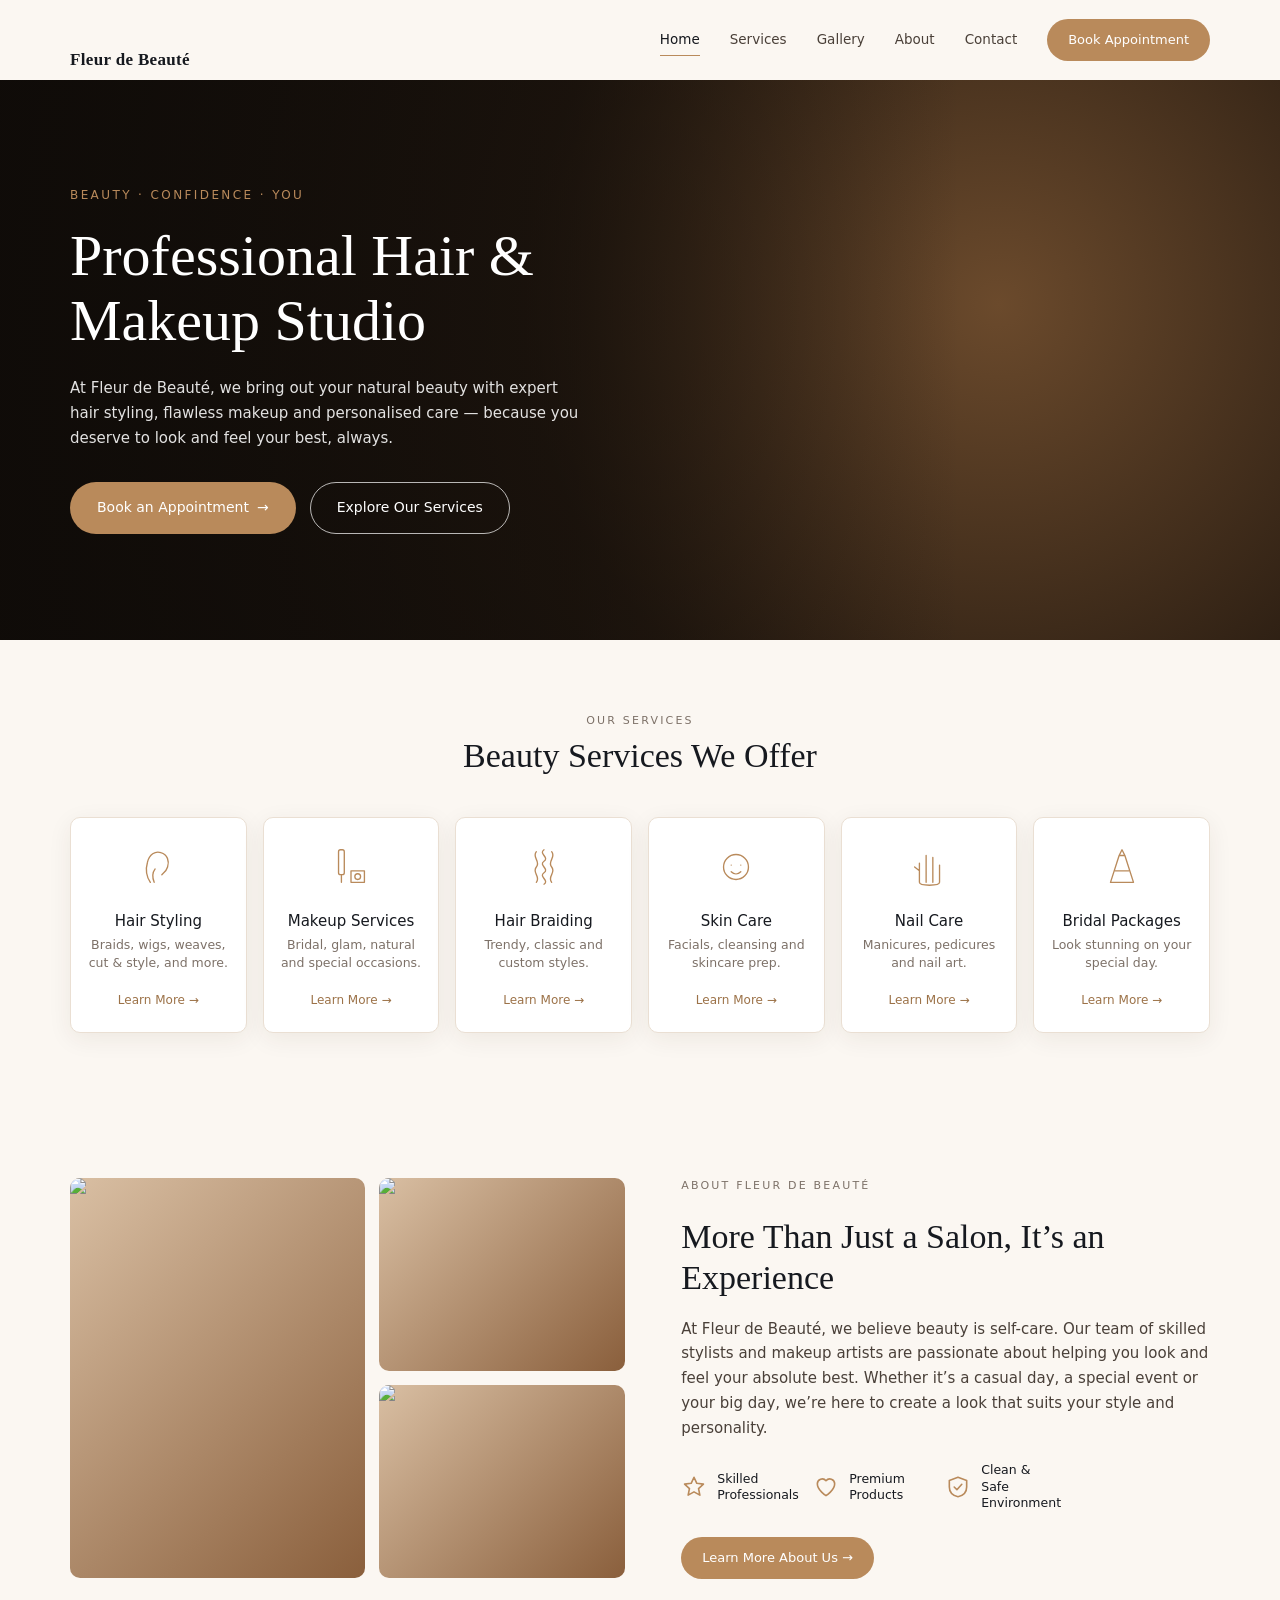
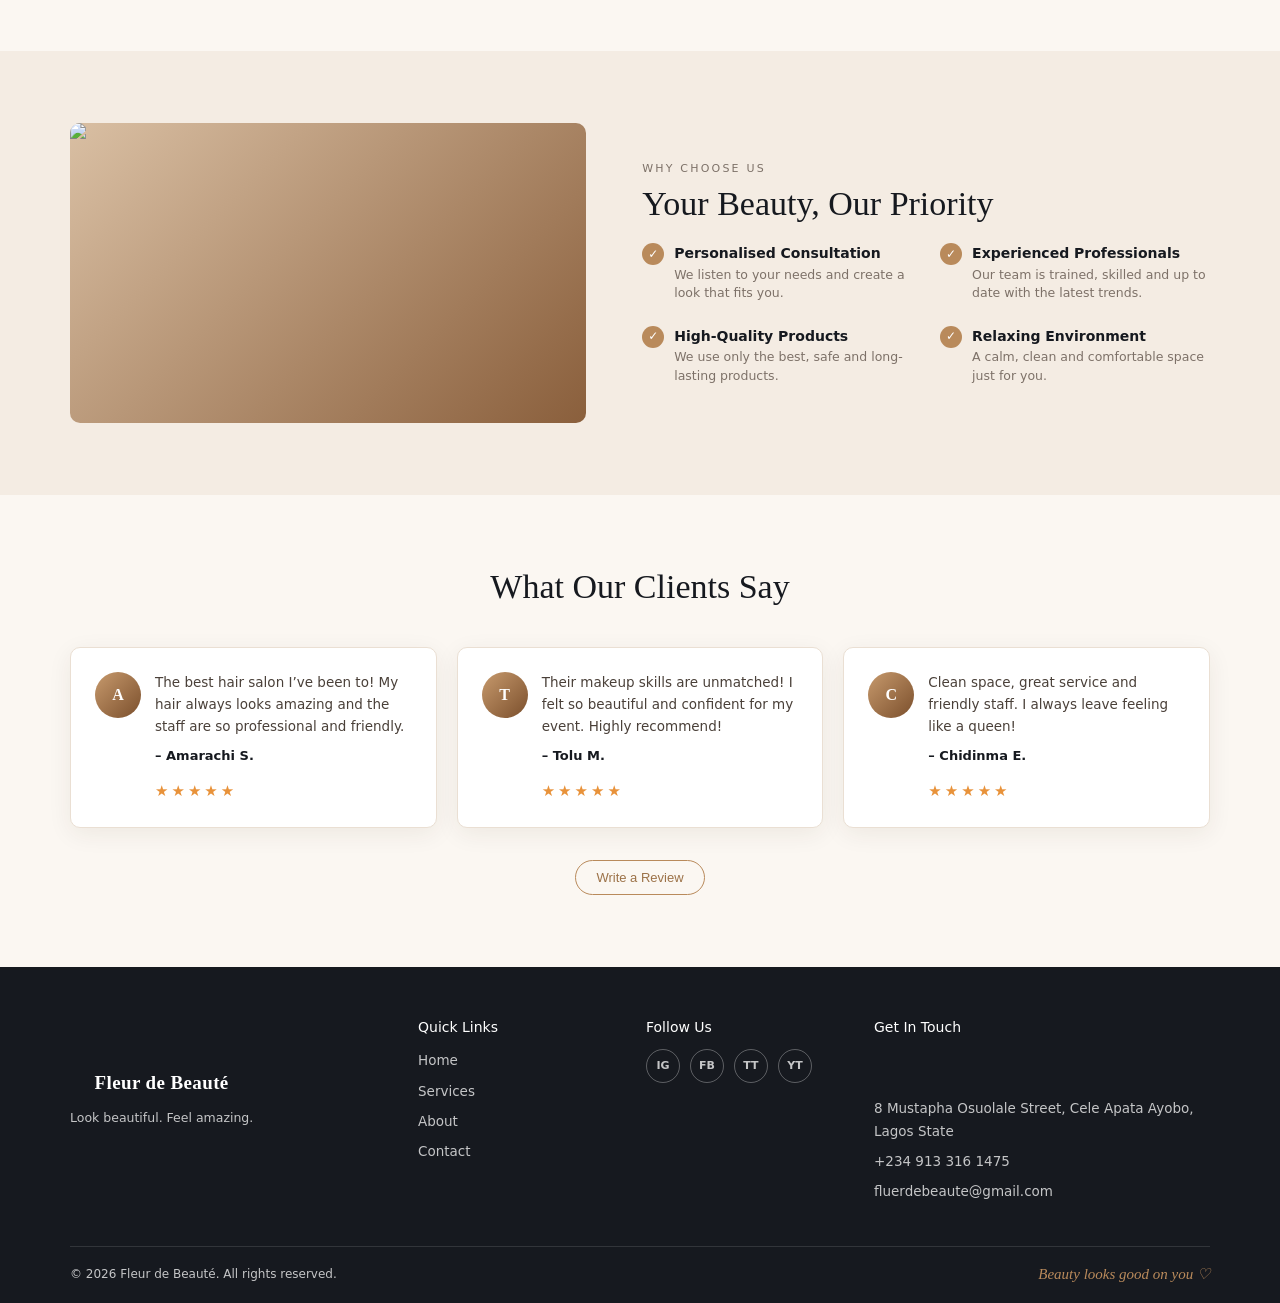
==== commit 45a91fe3: "Add files via upload" ====
--- a/index.html
+++ b/index.html
@@ -8,15 +8,13 @@
 <link rel="preconnect" href="https://fonts.googleapis.com">
 <link rel="preconnect" href="https://fonts.gstatic.com" crossorigin>
 <link href="https://fonts.googleapis.com/css2?family=Inter:wght@400;500;600&family=Playfair+Display:wght@500;600&display=swap" rel="stylesheet">
-<link rel="stylesheet" href="css/styles.css">
+<link rel="stylesheet" href="styles.css">
 </head>
 <body>
 
 <header class="site-header" id="header">
   <div class="container nav">
-    <a href="index.html" class="logo" aria-label="Fleur de Beauté home">
-      <img src="https://res.cloudinary.com/bdzg7lac/image/upload/v1794181742/logo_cbsgyx.png" alt="Fleur de Beauté – Hair &amp; Makeup Studio" class="logo-img">
-    </a>
+    <a href="index.html" class="brand" aria-label="Fleur de Beauté home"><img src="https://res.cloudinary.com/bdzg7lac/image/upload/v1794181742/logo_cbsgyx.png" alt="" class="brand-logo"><span class="brand-name">Fleur de Beauté</span></a>
     <button class="menu-toggle" id="menuToggle" aria-expanded="false" aria-controls="menu" aria-label="Toggle menu"><span></span><span></span><span></span></button>
     <nav id="menu" class="menu">
       <a href="index.html" class="active">Home</a>
@@ -111,8 +109,7 @@
 <footer class="site-footer">
   <div class="container footer-grid">
     <div class="f-brand">
-      <a href="index.html" class="logo" aria-label="Fleur de Beauté home"><img src="https://res.cloudinary.com/bdzg7lac/image/upload/v1794181742/logo_cbsgyx.png" alt="Fleur de Beauté – Hair &amp; Makeup Studio" class="logo-img"></a>
-      <h3>Fleur De Beaute</h3>
+      <a href="index.html" class="brand" aria-label="Fleur de Beauté home"><img src="https://res.cloudinary.com/bdzg7lac/image/upload/v1794181742/logo_cbsgyx.png" alt="" class="brand-logo"><span class="brand-name">Fleur de Beauté</span></a>
       <p>Look beautiful. Feel amazing.</p>
     </div>
     <div><h4>Quick Links</h4><ul><li><a href="index.html">Home</a></li><li><a href="services.html">Services</a></li><li><a href="about.html">About</a></li><li><a href="contact.html">Contact</a></li></ul></div>
@@ -122,8 +119,8 @@
   <div class="container footer-bottom"><span>© <span id="year">2026</span> Fleur de Beauté. All rights reserved.</span><em>Beauty looks good on you ♡</em></div>
 </footer>
 
-<script src="js/config.js" defer></script>
-<script src="js/main.js" defer></script>
-<script src="js/forms.js" defer></script>
+<script src="config.js" defer></script>
+<script src="main.js" defer></script>
+<script src="forms.js" defer></script>
 </body>
 </html>
--- a/styles.css
+++ b/styles.css
@@ -0,0 +1,266 @@
+:root{
+  --cream:#fbf7f2; --sand:#f4ece3; --white:#fff;
+  --gold:#b98a5b; --gold-d:#9c7248;
+  --ink:#16191f; --text:#4a4039; --muted:#7d7168; --line:#eadfd3;
+  --serif:"Playfair Display",Georgia,serif; --sans:"Inter",system-ui,sans-serif;
+  --radius:10px; --shadow:0 6px 24px rgba(60,40,20,.07);
+}
+*,*::before,*::after{box-sizing:border-box}
+html{scroll-behavior:smooth;scroll-padding-top:90px}
+body{margin:0;font:400 15px/1.65 var(--sans);color:var(--text);background:var(--cream);-webkit-font-smoothing:antialiased}
+img{max-width:100%;display:block}
+a{color:inherit;text-decoration:none}
+ul{list-style:none;margin:0;padding:0}
+:focus-visible{outline:2px solid var(--gold);outline-offset:3px}
+.container{width:min(1140px,100% - 40px);margin-inline:auto}
+
+/* Buttons */
+.btn{display:inline-flex;align-items:center;gap:8px;padding:13px 26px;border-radius:999px;font-weight:500;font-size:14px;border:1px solid transparent;cursor:pointer;transition:background .2s,color .2s,border-color .2s}
+.btn-sm{padding:9px 20px;font-size:13px}
+.btn-gold{background:var(--gold);color:#fff}
+.btn-gold:hover{background:var(--gold-d)}
+.btn-ghost{border-color:rgba(255,255,255,.7);color:#fff}
+.btn-ghost:hover{background:#fff;color:var(--ink)}
+
+/* Header */
+.site-header{position:sticky;top:0;z-index:50;background:rgba(251,247,242,.94);backdrop-filter:blur(8px);transition:box-shadow .25s}
+.site-header.scrolled{box-shadow:0 2px 14px rgba(60,40,20,.08)}
+.nav{display:flex;align-items:center;justify-content:space-between;height:80px}
+/* Brand lockup: logo centred above the name (header + footer) */
+.brand{display:inline-flex;flex-direction:column;align-items:center;gap:3px;line-height:1;text-align:center}
+.brand-logo{height:36px;width:auto}
+.brand-name{font:600 17px var(--serif);color:var(--ink);letter-spacing:.02em;white-space:nowrap}
+.menu{display:flex;align-items:center;gap:30px;font-size:13.5px}
+.menu a:not(.btn){padding:4px 0;border-bottom:1.5px solid transparent}
+.menu a:not(.btn):hover,.menu a.active{border-color:var(--gold);color:var(--ink)}
+.menu-toggle{display:none;background:none;border:0;padding:8px;cursor:pointer}
+.menu-toggle span{display:block;width:22px;height:2px;background:var(--ink);margin:5px 0;transition:transform .25s,opacity .25s}
+.menu-toggle[aria-expanded="true"] span:nth-child(1){transform:translateY(7px) rotate(45deg)}
+.menu-toggle[aria-expanded="true"] span:nth-child(2){opacity:0}
+.menu-toggle[aria-expanded="true"] span:nth-child(3){transform:translateY(-7px) rotate(-45deg)}
+
+/* Hero */
+.hero{position:relative;min-height:560px;display:flex;align-items:center;color:#fff;background:radial-gradient(circle at 78% 40%,#6b4a2c 0,#2a1d12 45%,#14100c 100%);overflow:hidden}
+.hero-img{position:absolute;inset:0;width:100%;height:100%;object-fit:cover;object-position:right center}
+.hero::after{content:"";position:absolute;inset:0;background:linear-gradient(90deg,rgba(15,11,8,.92) 0,rgba(15,11,8,.6) 45%,transparent 75%)}
+.hero-inner{position:relative;z-index:1;padding-block:80px;animation:rise .9s ease both}
+.hero-inner>*{max-width:520px}
+.kicker{font-size:12px;letter-spacing:.2em;text-transform:uppercase;color:var(--gold);margin:0 0 18px}
+h1{font:500 clamp(36px,5.2vw,58px)/1.12 var(--serif);margin:0 0 22px}
+.lead{color:rgba(255,255,255,.88);margin:0 0 32px}
+.actions{display:flex;flex-wrap:wrap;gap:14px}
+@keyframes rise{from{opacity:0;transform:translateY(18px)}to{opacity:1;transform:none}}
+
+/* Sections */
+.section{padding:72px 0}
+.eyebrow{text-align:center;font-size:11px;letter-spacing:.2em;text-transform:uppercase;color:var(--muted);margin:0 0 6px}
+.title{font:500 clamp(26px,3.4vw,34px)/1.2 var(--serif);color:var(--ink);text-align:center;margin:0 0 40px}
+.eyebrow.left,.title.left{text-align:left}
+.title.left{margin-bottom:18px}
+
+/* Services */
+.service-grid{display:grid;grid-template-columns:repeat(6,1fr);gap:16px}
+.service-card{background:var(--white);border:1px solid var(--line);border-radius:var(--radius);padding:26px 16px 20px;text-align:center;box-shadow:var(--shadow);transition:transform .2s,border-color .2s}
+.service-card:hover{transform:translateY(-3px);border-color:var(--gold)}
+.service-card svg{width:46px;height:46px;margin:0 auto 14px;fill:none;stroke:var(--gold);stroke-width:1.4;stroke-linecap:round;stroke-linejoin:round}
+.service-card h3{font:500 15px var(--sans);color:var(--ink);margin:0 0 6px}
+.service-card p{font-size:12.5px;color:var(--muted);margin:0 0 14px;line-height:1.5}
+.more{font-size:12px;color:var(--gold-d);font-weight:500}
+
+/* Image placeholders (shown until real photos are added) */
+.ph{width:100%;height:100%;object-fit:cover;border-radius:var(--radius);background:linear-gradient(135deg,#d9bfa3,#8a5f3c)}
+.ph.missing{font-size:0;min-height:160px}
+
+/* About */
+.about{background:var(--cream)}
+.about-grid{display:grid;grid-template-columns:1.05fr 1fr;gap:56px;align-items:center}
+.about-photos{display:grid;grid-template-columns:1.2fr 1fr;grid-template-rows:1fr 1fr;gap:14px;height:400px}
+.about-photos .tall{grid-row:span 2}
+.about-copy p{margin:0 0 22px}
+.badges{display:flex;flex-wrap:wrap;gap:22px;margin-bottom:26px}
+.badges li{display:flex;align-items:center;gap:10px;font-size:12.5px;line-height:1.3;max-width:110px;color:var(--ink)}
+.badges svg{flex:none;width:26px;height:26px;fill:none;stroke:var(--gold);stroke-width:1.5;stroke-linejoin:round;stroke-linecap:round}
+
+/* Why us */
+.why{background:var(--sand)}
+.why-grid{display:grid;grid-template-columns:1fr 1.1fr;gap:56px;align-items:center}
+.salon{height:300px}
+.checks{display:grid;grid-template-columns:1fr 1fr;gap:22px 28px}
+.checks li{position:relative;padding-left:32px;display:flex;flex-direction:column}
+.checks li::before{content:"✓";position:absolute;left:0;top:1px;width:22px;height:22px;border-radius:50%;background:var(--gold);color:#fff;font-size:12px;display:grid;place-items:center}
+.checks b{font-weight:600;color:var(--ink);font-size:14px}
+.checks span{font-size:12.5px;color:var(--muted);line-height:1.5}
+
+/* Reviews */
+.reviews{display:grid;grid-template-columns:repeat(3,1fr);gap:20px}
+.review{margin:0;background:var(--white);border:1px solid var(--line);border-radius:var(--radius);padding:24px;box-shadow:var(--shadow)}
+.who{display:flex;gap:14px;align-items:flex-start}
+.avatar{flex:none;width:46px;height:46px;border-radius:50%;background:linear-gradient(135deg,#c79a6d,#7b4f2c);color:#fff;display:grid;place-items:center;font:600 16px var(--serif)}
+blockquote{margin:0 0 8px;font-size:13.5px;line-height:1.6}
+figcaption{font-size:13px;font-weight:600;color:var(--ink)}
+.stars{color:#e8923a;letter-spacing:3px;margin:12px 0 0 60px;font-size:15px}
+
+/* Footer */
+.site-footer{background:var(--ink);color:rgba(255,255,255,.75);padding-top:52px;font-size:13.5px}
+.site-footer .brand-logo{height:50px}
+.site-footer .brand-name{color:#fff;font-size:19px}
+.footer-grid{display:grid;grid-template-columns:1.3fr .8fr .8fr 1.4fr;gap:36px;padding-bottom:36px}
+.f-brand{display:flex;flex-direction:column;align-items:center;width:fit-content;text-align:center}
+.f-brand p{margin:14px 0 0;font-size:12.5px}
+.site-footer h4{color:#fff;font:500 14px var(--sans);margin:0 0 14px}
+.site-footer li{margin-bottom:8px}
+.site-footer a:hover{color:var(--gold)}
+.social{display:flex;gap:10px}
+.social a{width:34px;height:34px;border:1px solid rgba(255,255,255,.3);border-radius:50%;display:grid;place-items:center;font-size:11px;font-weight:600}
+.footer-bottom{display:flex;justify-content:space-between;gap:12px;flex-wrap:wrap;border-top:1px solid rgba(255,255,255,.12);padding-block:18px;font-size:12px}
+.footer-bottom em{font:italic 15px var(--serif);color:var(--gold)}
+
+/* Responsive */
+@media (max-width:980px){
+  .service-grid{grid-template-columns:repeat(3,1fr)}
+  .about-grid,.why-grid{grid-template-columns:1fr;gap:36px}
+  .reviews{grid-template-columns:1fr}
+  .footer-grid{grid-template-columns:1fr 1fr}
+}
+@media (max-width:760px){
+  .menu-toggle{display:block}
+  .menu{position:absolute;top:80px;left:0;right:0;flex-direction:column;align-items:flex-start;gap:0;background:var(--cream);padding:8px 20px 20px;border-top:1px solid var(--line);box-shadow:0 12px 20px rgba(60,40,20,.08);display:none}
+  .menu.open{display:flex}
+  .menu a{padding:12px 0;width:100%}
+  .menu-cta{width:auto!important;margin-top:8px;justify-content:center}
+  .hero{min-height:520px}
+  .hero::after{background:rgba(15,11,8,.7)}
+}
+@media (max-width:560px){
+  .service-grid{grid-template-columns:repeat(2,1fr)}
+  .checks,.footer-grid{grid-template-columns:1fr}
+  .about-photos{height:320px}
+  .section{padding:52px 0}
+}
+@media (prefers-reduced-motion:reduce){*{animation:none!important;transition:none!important;scroll-behavior:auto!important}}
+
+/* ---------- Inner page hero (shared by Services, Gallery, About, Contact) ---------- */
+.page-hero{position:relative;display:grid;place-items:center;text-align:center;min-height:190px;padding:40px 0;color:#fff;background:linear-gradient(135deg,#3b2815,#14100c);overflow:hidden}
+.page-hero-img{position:absolute;inset:0;width:100%;height:100%;object-fit:cover}
+.page-hero::after{content:"";position:absolute;inset:0;background:rgba(15,11,8,.62)}
+.page-hero .container{position:relative;z-index:1}
+.page-hero h1{font-size:clamp(30px,4vw,40px);margin:0 0 10px}
+.page-hero p{margin:0 auto;max-width:420px;color:rgba(255,255,255,.88)}
+
+/* ---------- Services page ---------- */
+.svc-grid{display:grid;grid-template-columns:repeat(3,1fr);gap:24px}
+.svc-card{background:var(--white);border:1px solid var(--line);border-radius:var(--radius);overflow:hidden;box-shadow:var(--shadow);display:flex;flex-direction:column}
+.svc-card .ph{height:190px;border-radius:0}
+.svc-body{padding:20px 22px 24px;display:flex;flex-direction:column;flex:1;align-items:flex-start}
+.svc-body h2{font:500 19px var(--serif);color:var(--ink);margin:0 0 8px}
+.svc-body p{margin:0 0 14px;font-size:13.5px;color:var(--muted)}
+.svc-body .price{margin:auto 0 16px;color:var(--text)}
+.svc-body .price strong{color:var(--gold-d);font-weight:600;font-size:15px}
+.cta-wrap{padding-bottom:72px}
+.cta-banner{position:relative;border-radius:var(--radius);overflow:hidden;min-height:170px;display:flex;align-items:center;background:linear-gradient(135deg,#2a1d12,#0f0b08);color:#fff}
+.cta-img{position:absolute;inset:0;width:100%;height:100%;object-fit:cover;object-position:right center}
+.cta-banner::after{content:"";position:absolute;inset:0;background:linear-gradient(90deg,rgba(10,8,6,.9) 25%,transparent 85%)}
+.cta-copy{position:relative;z-index:1;padding:32px 40px}
+.cta-title{font:italic 500 clamp(22px,3vw,28px)/1.35 var(--serif);margin:0 0 20px}
+@media (max-width:980px){.svc-grid{grid-template-columns:repeat(2,1fr)}}
+@media (max-width:620px){.svc-grid{grid-template-columns:1fr}.cta-copy{padding:28px 24px}}
+
+/* ---------- Gallery page ---------- */
+.gallery{padding-top:48px}
+.chips{display:flex;flex-wrap:wrap;justify-content:center;gap:12px;margin-bottom:36px}
+.chip{font:500 13px var(--sans);padding:9px 24px;border-radius:999px;border:1px solid var(--line);background:var(--white);color:var(--text);cursor:pointer;transition:background .2s,color .2s,border-color .2s}
+.chip:hover{border-color:var(--gold)}
+.chip.is-active{background:var(--ink);border-color:var(--ink);color:#fff}
+.g-grid{display:grid;grid-template-columns:repeat(4,1fr);gap:16px}
+.g-item{margin:0;aspect-ratio:1/1.1;border-radius:var(--radius);overflow:hidden;box-shadow:var(--shadow)}
+.g-item[hidden]{display:none}
+.g-item .ph{border-radius:0;transition:transform .4s}
+.g-item:hover .ph{transform:scale(1.04)}
+.g-empty{text-align:center;color:var(--muted);margin:20px 0 0}
+.g-cta{text-align:center;margin-top:44px}
+@media (max-width:980px){.g-grid{grid-template-columns:repeat(3,1fr)}}
+@media (max-width:700px){.g-grid{grid-template-columns:repeat(2,1fr);gap:12px}}
+
+/* ---------- About page ---------- */
+.story-grid{display:grid;grid-template-columns:1.1fr 1fr;gap:48px;align-items:center}
+.story-img{height:300px;box-shadow:var(--shadow)}
+.story p{margin:0 0 16px}
+.story .title{margin-bottom:16px}
+.team{background:var(--sand);padding:56px 0}
+.team-grid{display:grid;grid-template-columns:1fr 1.7fr;gap:40px;align-items:center}
+.team-intro p{margin:0;max-width:320px;color:var(--muted)}
+.team-list{display:grid;grid-template-columns:repeat(4,1fr);gap:20px;text-align:center}
+.member{display:flex;flex-direction:column;align-items:center}
+.member .ph{width:96px;height:96px;border-radius:50%;margin-bottom:12px;border:3px solid var(--white);box-shadow:var(--shadow)}
+.member .ph.missing{min-height:96px}
+.member b{font-weight:600;color:var(--ink);font-size:14px}
+.member span{font-size:12px;color:var(--muted);line-height:1.4}
+.values{padding:44px 0;background:linear-gradient(90deg,var(--sand),var(--cream))}
+.values-grid{display:grid;grid-template-columns:1fr 2.2fr;gap:40px;align-items:center}
+.values .title{margin:0}
+.values-list{display:grid;grid-template-columns:repeat(4,1fr);gap:16px}
+.values-list li{display:flex;align-items:center;gap:12px;font-size:13px;line-height:1.35;color:var(--ink)}
+.values-list svg{flex:none;width:34px;height:34px;padding:7px;border:1px solid var(--gold);border-radius:50%;fill:none;stroke:var(--gold);stroke-width:1.5;stroke-linecap:round;stroke-linejoin:round}
+@media (max-width:980px){
+  .story-grid,.team-grid,.values-grid{grid-template-columns:1fr;gap:28px}
+  .team-intro p{max-width:none}
+}
+@media (max-width:620px){
+  .team-list{grid-template-columns:repeat(2,1fr);row-gap:28px}
+  .values-list{grid-template-columns:1fr 1fr}
+}
+
+/* ---------- Contact page ---------- */
+.contact{padding-top:48px}
+.contact-grid{display:grid;grid-template-columns:1.05fr 1fr;gap:0;align-items:start}
+.contact-form-wrap{padding-right:48px;border-right:1px solid var(--line)}
+.contact-info{padding-left:48px}
+.form-title{font:500 20px var(--serif);color:var(--ink);margin:0 0 22px}
+.field{margin-bottom:16px}
+.field label{display:block;font-size:13px;font-weight:500;color:var(--ink);margin-bottom:6px}
+.req{color:#c0392b}
+.field input,.field textarea{width:100%;font:400 14px var(--sans);color:var(--ink);background:var(--white);border:1px solid var(--line);border-radius:8px;padding:11px 14px;transition:border-color .2s,box-shadow .2s}
+.field textarea{resize:vertical;min-height:120px}
+.field input::placeholder,.field textarea::placeholder{color:#b3a79c}
+.field input:focus,.field textarea:focus{outline:none;border-color:var(--gold);box-shadow:0 0 0 3px rgba(185,138,91,.18)}
+.field.invalid input,.field.invalid textarea{border-color:#c0392b}
+.err{display:block;min-height:0;font-size:12px;color:#c0392b;margin-top:4px}
+.form-status{margin:14px 0 0;font-size:13.5px}
+.form-status.ok{color:#2f7a4d}
+.form-status.fail{color:#c0392b}
+.info-list{display:grid;gap:24px;margin-bottom:28px}
+.info-list li{display:flex;gap:16px;align-items:flex-start}
+.c-ic{flex:none;width:46px;height:46px;border-radius:50%;background:#f3e1cd;display:grid;place-items:center}
+.c-ic svg{width:22px;height:22px;fill:none;stroke:var(--gold-d);stroke-width:1.6;stroke-linecap:round;stroke-linejoin:round}
+.info-list h3{font:600 14px var(--sans);color:var(--ink);margin:0 0 2px}
+.info-list p{margin:0;font-size:13.5px;line-height:1.55}
+.info-list a:hover{color:var(--gold-d)}
+.map{position:relative;height:190px;border-radius:var(--radius);overflow:hidden;border:1px solid var(--line);background:#ece6df repeating-linear-gradient(45deg,transparent 0 22px,rgba(255,255,255,.55) 22px 24px)}
+.map-img{position:absolute;inset:0;width:100%;height:100%;object-fit:cover}
+.map-pin{position:absolute;left:50%;top:50%;transform:translate(-50%,-50%);display:flex;align-items:center;gap:8px;background:rgba(255,255,255,.88);padding:8px 14px;border-radius:8px;font-size:13px;line-height:1.35;color:var(--ink)}
+.map-pin svg{width:30px;height:30px;fill:#d1432f}
+.map-pin p{margin:0}
+@media (max-width:860px){
+  .contact-grid{grid-template-columns:1fr;gap:40px}
+  .contact-form-wrap{padding-right:0;border-right:0}
+  .contact-info{padding-left:0}
+}
+
+/* ---------- Booking & review dialogs ---------- */
+.btn-outline{background:transparent;border-color:var(--gold);color:var(--gold-d)}
+.btn-outline:hover{background:var(--gold);color:#fff}
+.reviews-cta{text-align:center;margin-top:32px}
+.modal{width:min(480px,92vw);max-height:92vh;border:0;border-radius:14px;padding:0;background:var(--cream);color:var(--text);box-shadow:0 24px 60px rgba(20,12,6,.35)}
+.modal::backdrop{background:rgba(15,11,8,.6)}
+.modal-form{position:relative;padding:30px 28px 26px}
+.modal-form h2{font:500 22px var(--serif);color:var(--ink);margin:0 0 20px}
+.modal-x{position:absolute;top:10px;right:14px;background:none;border:0;font-size:28px;line-height:1;color:var(--muted);cursor:pointer}
+.modal .field{margin-bottom:14px}
+.field select{width:100%;font:400 14px var(--sans);color:var(--ink);background:var(--white);border:1px solid var(--line);border-radius:8px;padding:11px 14px}
+.field select:focus{outline:none;border-color:var(--gold);box-shadow:0 0 0 3px rgba(185,138,91,.18)}
+.field.invalid select{border-color:#c0392b}
+.field-row{display:grid;grid-template-columns:1fr 1fr;gap:14px}
+.modal-actions{display:flex;flex-wrap:wrap;gap:10px;margin-top:6px}
+
+.hint{margin:-6px 0 14px;font-size:12px;color:var(--muted)}
+.modal .form-status a{text-decoration:underline;color:var(--gold-d)}
